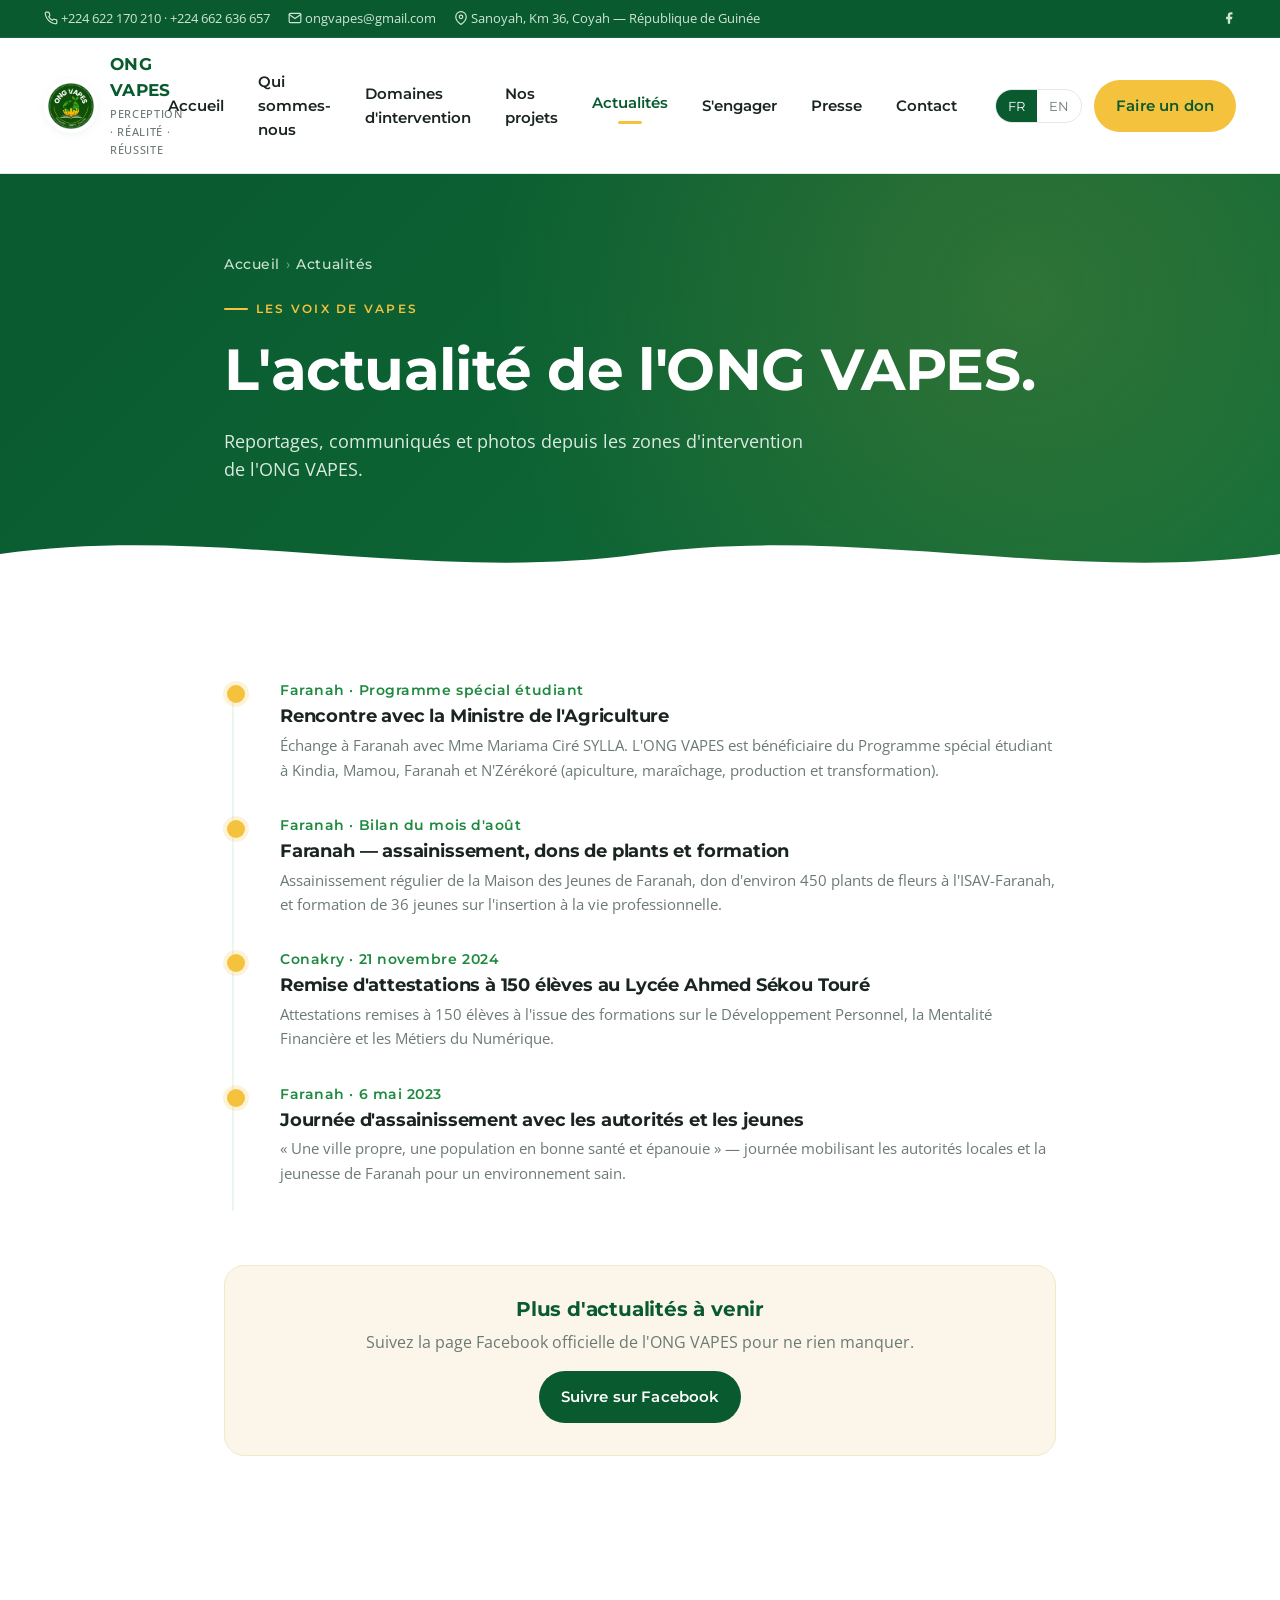
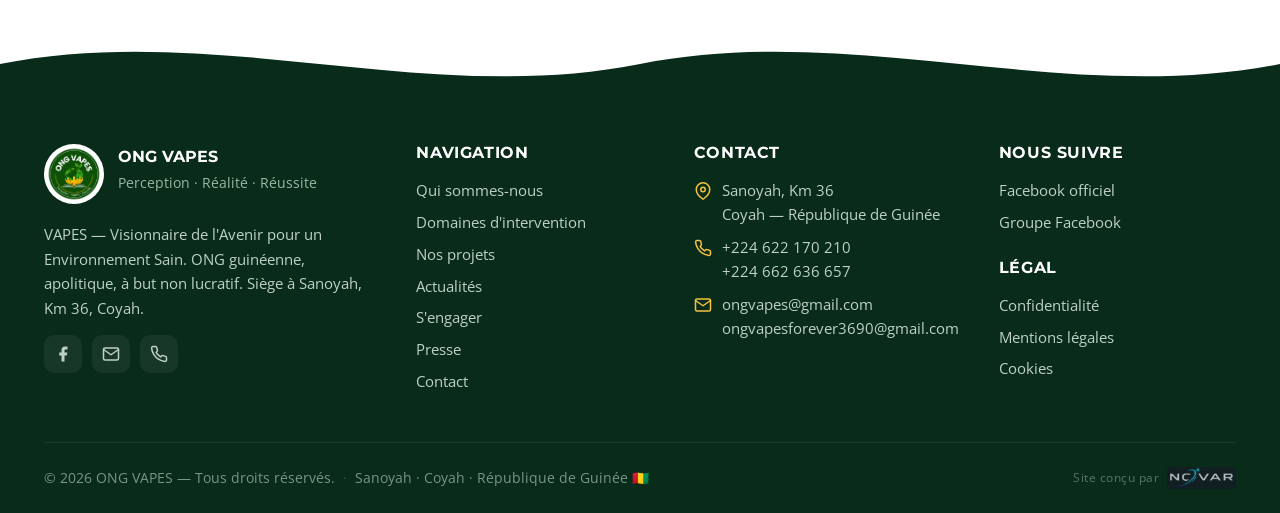
==== actualites.html @ 83f88363 "Initial commit - Structure complète du site ONG VAPES" ====
<!doctype html>
<html lang="fr">
<head>
<meta charset="utf-8">
<meta name="viewport" content="width=device-width,initial-scale=1">
<title>Actualités · ONG VAPES</title>
<meta name="description" content="Reportages, communiqués et photos depuis les zones d'intervention de l'ONG VAPES en République de Guinée.">
<link rel="icon" type="image/jpeg" href="images/logo.jpeg">
<link rel="preconnect" href="https://fonts.googleapis.com">
<link rel="preconnect" href="https://fonts.gstatic.com" crossorigin>
<link href="https://fonts.googleapis.com/css2?family=Montserrat:wght@500;600;700&family=Open+Sans:wght@400;500;600&display=swap" rel="stylesheet">
<link rel="stylesheet" href="css/style.css">
</head>
<body>

<!-- TOP BAR -->
<div class="topbar">
  <div class="container">
    <div class="left">
      <span><svg viewBox="0 0 24 24" fill="none" stroke="currentColor" stroke-width="2" stroke-linecap="round" stroke-linejoin="round"><path d="M22 16.92v3a2 2 0 0 1-2.18 2 19.79 19.79 0 0 1-8.63-3.07 19.5 19.5 0 0 1-6-6 19.79 19.79 0 0 1-3.07-8.67A2 2 0 0 1 4.11 2h3a2 2 0 0 1 2 1.72 12.84 12.84 0 0 0 .7 2.81 2 2 0 0 1-.45 2.11L8.09 9.91a16 16 0 0 0 6 6l1.27-1.27a2 2 0 0 1 2.11-.45 12.84 12.84 0 0 0 2.81.7A2 2 0 0 1 22 16.92z"/></svg> <span data-i18n="topbar.phone">+224 622 170 210 · +224 662 636 657</span></span>
      <span><svg viewBox="0 0 24 24" fill="none" stroke="currentColor" stroke-width="2" stroke-linecap="round" stroke-linejoin="round"><path d="M4 4h16c1.1 0 2 .9 2 2v12c0 1.1-.9 2-2 2H4c-1.1 0-2-.9-2-2V6c0-1.1.9-2 2-2z"/><polyline points="22,6 12,13 2,6"/></svg> <a href="mailto:ongvapes@gmail.com" data-i18n="topbar.email">ongvapes@gmail.com</a></span>
      <span><svg viewBox="0 0 24 24" fill="none" stroke="currentColor" stroke-width="2" stroke-linecap="round" stroke-linejoin="round"><path d="M21 10c0 7-9 13-9 13s-9-6-9-13a9 9 0 0 1 18 0z"/><circle cx="12" cy="10" r="3"/></svg> <span data-i18n="topbar.hq">Sanoyah, Km 36, Coyah — République de Guinée</span></span>
    </div>
    <div class="right">
      <div class="social-row"><a href="https://facebook.com/profile.php?id=61572129334576" aria-label="Facebook"><svg viewBox="0 0 24 24" fill="currentColor"><path d="M18 2h-3a5 5 0 0 0-5 5v3H7v4h3v8h4v-8h3l1-4h-4V7a1 1 0 0 1 1-1h3z"/></svg></a></div>
    </div>
  </div>
</div>

<!-- HEADER -->
<header class="site-header">
  <div class="nav-wrap">
    <a class="brand" href="index.html" aria-label="ONG VAPES — Accueil">
      <img src="images/logo.jpeg" alt="Logo ONG VAPES">
      <span><span class="brand-name">ONG VAPES</span><span class="brand-sub">Perception · Réalité · Réussite</span></span>
    </a>
    <nav class="primary-nav" data-nav aria-label="Navigation principale">
      <a href="index.html" data-i18n="nav.home">Accueil</a>
      <a href="qui-sommes-nous.html" data-i18n="nav.about">Qui sommes-nous</a>
      <a href="domaines.html" data-i18n="nav.fields">Domaines d'intervention</a>
      <a href="projets.html" data-i18n="nav.projects">Nos projets</a>
      <a href="actualites.html" class="active" data-i18n="nav.news">Actualités</a>
      <a href="sengager.html" data-i18n="nav.engage">S'engager</a>
      <a href="presse.html" data-i18n="nav.press">Presse</a>
      <a href="contact.html" data-i18n="nav.contact">Contact</a>
    </nav>
    <div class="header-actions">
      <div class="lang-toggle" role="group" aria-label="Choix de langue">
        <button type="button" data-lang-btn="fr" class="active" data-i18n="lang.fr">FR</button>
        <button type="button" data-lang-btn="en" data-i18n="lang.en">EN</button>
      </div>
      <a href="sengager.html#don" class="btn btn-gold" data-i18n="nav.donate">Faire un don</a>
      <button class="burger" data-burger aria-label="Ouvrir le menu" aria-expanded="false"><span></span></button>
    </div>
  </div>
</header>

<a href="sengager.html#don" class="btn float-donate" data-i18n="nav.donate">Faire un don</a>

<main>

<section class="page-hero">
  <div class="container">
    <div class="breadcrumb"><a href="index.html" data-i18n="nav.home">Accueil</a><span class="sep">›</span><span data-i18n="nav.news">Actualités</span></div>
    <span class="eyebrow" data-i18n="news.eyebrow">Les voix de VAPES</span>
    <h1 data-i18n="news.h1">L'actualité de l'ONG VAPES.</h1>
    <p data-i18n="news.lead2">Reportages, communiqués et photos depuis les zones d'intervention de l'ONG VAPES.</p>
  </div>
</section>

<section class="section">
  <div class="container" style="max-width:880px">
    <div class="timeline">
      <article class="timeline-item">
        <div class="when">Faranah · Programme spécial étudiant</div>
        <h3 data-i18n="activities.1.title">Rencontre avec la Ministre de l'Agriculture</h3>
        <p data-i18n="activities.1.body">Échange à Faranah avec Mme Mariama Ciré SYLLA. L'ONG VAPES est bénéficiaire du Programme spécial étudiant à Kindia, Mamou, Faranah et N'Zérékoré (apiculture, maraîchage, production et transformation).</p>
      </article>

      <article class="timeline-item">
        <div class="when">Faranah · Bilan du mois d'août</div>
        <h3 data-i18n="activities.2.title">Faranah — assainissement, dons de plants et formation</h3>
        <p data-i18n="activities.2.body">Assainissement régulier de la Maison des Jeunes de Faranah, don d'environ 450 plants de fleurs à l'ISAV-Faranah, et formation de 36 jeunes sur l'insertion à la vie professionnelle.</p>
      </article>

      <article class="timeline-item">
        <div class="when">Conakry · 21 novembre 2024</div>
        <h3 data-i18n="activities.3.title">Remise d'attestations à 150 élèves au Lycée Ahmed Sékou Touré</h3>
        <p data-i18n="activities.3.body">Attestations remises à 150 élèves à l'issue des formations sur le Développement Personnel, la Mentalité Financière et les Métiers du Numérique.</p>
      </article>

      <article class="timeline-item">
        <div class="when">Faranah · 6 mai 2023</div>
        <h3 data-i18n="activities.4.title">Journée d'assainissement avec les autorités et les jeunes</h3>
        <p data-i18n="activities.4.body">« Une ville propre, une population en bonne santé et épanouie » — journée mobilisant les autorités locales et la jeunesse de Faranah pour un environnement sain.</p>
      </article>
    </div>

    <div style="margin-top:48px;padding:32px;background:var(--bg-cream);border-radius:var(--radius-lg);border:1px solid #f1e9c8;text-align:center">
      <h3 style="color:var(--green-900);margin-bottom:8px" data-i18n="news.more.title">Plus d'actualités à venir</h3>
      <p style="color:var(--muted);margin:0 0 16px" data-i18n="news.more.body">Suivez la page Facebook officielle de l'ONG VAPES pour ne rien manquer.</p>
      <a class="btn btn-green" href="https://facebook.com/profile.php?id=61572129334576" target="_blank" rel="noopener">Suivre sur Facebook</a>
    </div>
  </div>
</section>

</main>

<!-- FOOTER -->
<footer class="site-footer">
  <div class="container">
    <div class="footer-grid">
      <div class="about">
        <div class="footer-brand">
          <img src="images/logo.jpeg" alt="">
          <div><strong>ONG VAPES</strong><span>Perception · Réalité · Réussite</span></div>
        </div>
        <p data-i18n="footer.about">VAPES — Visionnaire de l'Avenir pour un Environnement Sain. ONG guinéenne, apolitique, à but non lucratif. Siège à Sanoyah, Km 36, Coyah.</p>
        <div class="social-icons">
          <a href="https://facebook.com/profile.php?id=61572129334576" aria-label="Facebook"><svg viewBox="0 0 24 24" fill="currentColor"><path d="M18 2h-3a5 5 0 0 0-5 5v3H7v4h3v8h4v-8h3l1-4h-4V7a1 1 0 0 1 1-1h3z"/></svg></a>
          <a href="mailto:ongvapes@gmail.com" aria-label="Email"><svg viewBox="0 0 24 24" fill="none" stroke="currentColor" stroke-width="2" stroke-linecap="round" stroke-linejoin="round"><path d="M4 4h16c1.1 0 2 .9 2 2v12c0 1.1-.9 2-2 2H4c-1.1 0-2-.9-2-2V6c0-1.1.9-2 2-2z"/><polyline points="22,6 12,13 2,6"/></svg></a>
          <a href="tel:+224622170210" aria-label="Téléphone"><svg viewBox="0 0 24 24" fill="none" stroke="currentColor" stroke-width="2" stroke-linecap="round" stroke-linejoin="round"><path d="M22 16.92v3a2 2 0 0 1-2.18 2 19.79 19.79 0 0 1-8.63-3.07 19.5 19.5 0 0 1-6-6 19.79 19.79 0 0 1-3.07-8.67A2 2 0 0 1 4.11 2h3a2 2 0 0 1 2 1.72 12.84 12.84 0 0 0 .7 2.81 2 2 0 0 1-.45 2.11L8.09 9.91a16 16 0 0 0 6 6l1.27-1.27a2 2 0 0 1 2.11-.45 12.84 12.84 0 0 0 2.81.7A2 2 0 0 1 22 16.92z"/></svg></a>
        </div>
      </div>
      <div>
        <h4 data-i18n="footer.nav">Navigation</h4>
        <ul>
          <li><a href="qui-sommes-nous.html" data-i18n="nav.about">Qui sommes-nous</a></li>
          <li><a href="domaines.html" data-i18n="nav.fields">Domaines d'intervention</a></li>
          <li><a href="projets.html" data-i18n="nav.projects">Nos projets</a></li>
          <li><a href="actualites.html" data-i18n="nav.news">Actualités</a></li>
          <li><a href="sengager.html" data-i18n="nav.engage">S'engager</a></li>
          <li><a href="presse.html" data-i18n="nav.press">Presse</a></li>
          <li><a href="contact.html" data-i18n="nav.contact">Contact</a></li>
        </ul>
      </div>
      <div>
        <h4 data-i18n="footer.contact">Contact</h4>
        <div class="contact-row"><svg viewBox="0 0 24 24" fill="none" stroke="currentColor" stroke-width="2" stroke-linecap="round" stroke-linejoin="round"><path d="M21 10c0 7-9 13-9 13s-9-6-9-13a9 9 0 0 1 18 0z"/><circle cx="12" cy="10" r="3"/></svg><span>Sanoyah, Km 36<br>Coyah — République de Guinée</span></div>
        <div class="contact-row"><svg viewBox="0 0 24 24" fill="none" stroke="currentColor" stroke-width="2" stroke-linecap="round" stroke-linejoin="round"><path d="M22 16.92v3a2 2 0 0 1-2.18 2 19.79 19.79 0 0 1-8.63-3.07 19.5 19.5 0 0 1-6-6 19.79 19.79 0 0 1-3.07-8.67A2 2 0 0 1 4.11 2h3a2 2 0 0 1 2 1.72 12.84 12.84 0 0 0 .7 2.81 2 2 0 0 1-.45 2.11L8.09 9.91a16 16 0 0 0 6 6l1.27-1.27a2 2 0 0 1 2.11-.45 12.84 12.84 0 0 0 2.81.7A2 2 0 0 1 22 16.92z"/></svg><span>+224 622 170 210<br>+224 662 636 657</span></div>
        <div class="contact-row"><svg viewBox="0 0 24 24" fill="none" stroke="currentColor" stroke-width="2" stroke-linecap="round" stroke-linejoin="round"><path d="M4 4h16c1.1 0 2 .9 2 2v12c0 1.1-.9 2-2 2H4c-1.1 0-2-.9-2-2V6c0-1.1.9-2 2-2z"/><polyline points="22,6 12,13 2,6"/></svg><span>ongvapes@gmail.com<br>ongvapesforever3690@gmail.com</span></div>
      </div>
      <div>
        <h4 data-i18n="footer.follow">Nous suivre</h4>
        <ul>
          <li><a href="https://facebook.com/profile.php?id=61572129334576">Facebook officiel</a></li>
          <li><a href="https://www.facebook.com/share/g/1GfDJP7Vfm/">Groupe Facebook</a></li>
        </ul>
        <h4 style="margin-top:24px">Légal</h4>
        <ul>
          <li><a href="mailto:ongvapes@gmail.com?subject=Politique%20de%20confidentialit%C3%A9" data-i18n="footer.legal.privacy">Confidentialité</a></li>
          <li><a href="mailto:ongvapes@gmail.com?subject=Mentions%20l%C3%A9gales" data-i18n="footer.legal.legal">Mentions légales</a></li>
          <li><a href="contact.html" data-i18n="footer.legal.cookies">Cookies</a></li>
        </ul>
      </div>
    </div>
    <div class="footer-bottom">
      <div class="left">
        <span data-i18n="footer.copyright">© 2026 ONG VAPES — Tous droits réservés.</span>
        <span class="sep">·</span>
        <span>Sanoyah · Coyah · République de Guinée 🇬🇳</span>
      </div>
      <span class="credit">
        <span data-i18n="footer.credit">Site conçu par</span>
        <a href="https://www.facebook.com/profile.php?id=61587571164695" target="_blank" rel="noopener" aria-label="NOVAR" title="NOVAR — Voir la page"><img src="images/novar-logo.png" alt="NOVAR" loading="lazy"></a>
      </span>
    </div>
  </div>
</footer>

<script src="js/translations.js"></script>
<script src="js/main.js"></script>
</body>
</html>
---- css/style.css ----
/* =========================================================
   ONG VAPES — Feuille de styles principale
   Charte: Vert foncé #0A5A2F · Vert clair #1E8A3F · Or #F5C23E
   Typographie: Montserrat (titres) + Open Sans (texte)
   ========================================================= */

:root{
  --green-900: #0A5A2F;
  --green-700: #16723B;
  --green-500: #1E8A3F;
  --green-300: #4FAE6A;
  --green-50:  #EAF6EE;
  --gold:      #F5C23E;
  --gold-dark: #D9A41F;
  --ink:       #1A2421;
  --text:      #333333;
  --muted:     #6B7A74;
  --line:      #E3E8E5;
  --bg:        #FFFFFF;
  --bg-soft:   #F7F8F5;
  --bg-cream:  #FBF6E9;
  --radius:    12px;
  --radius-lg: 20px;
  --shadow-sm: 0 2px 8px rgba(10,90,47,.06);
  --shadow:    0 10px 30px rgba(10,90,47,.10);
  --shadow-lg: 0 24px 60px rgba(10,90,47,.18);
  --t:         300ms ease-in-out;
  --container: 1240px;
}

*,*::before,*::after{box-sizing:border-box}
html{scroll-behavior:smooth}
body{
  margin:0;
  font-family:'Open Sans','Segoe UI',system-ui,sans-serif;
  font-size:16px;
  line-height:1.6;
  color:var(--text);
  background:var(--bg);
  -webkit-font-smoothing:antialiased;
}
img{max-width:100%;display:block}
a{color:var(--green-500);text-decoration:none;transition:color var(--t)}
a:hover{color:var(--green-900)}
button{font-family:inherit;cursor:pointer;border:0;background:none}
h1,h2,h3,h4,h5{font-family:'Montserrat','Open Sans',sans-serif;font-weight:700;color:var(--ink);line-height:1.18;margin:0 0 .5em;letter-spacing:-.01em}
h1{font-size:clamp(2.2rem,4.6vw,3.6rem)}
h2{font-size:clamp(1.7rem,3vw,2.4rem)}
h3{font-size:1.25rem}
p{margin:0 0 1em}
.container{width:100%;max-width:var(--container);margin:0 auto;padding:0 24px}
.eyebrow{
  display:inline-flex;align-items:center;gap:8px;
  font-family:'Montserrat',sans-serif;font-weight:600;
  text-transform:uppercase;letter-spacing:.18em;font-size:.78rem;
  color:var(--green-500);
}
.eyebrow::before{content:"";width:24px;height:2px;background:var(--gold);border-radius:2px}
.text-muted{color:var(--muted)}
.section{padding:96px 0}
.section-tight{padding:64px 0}
.section-title{max-width:760px;margin-bottom:48px}
.section-title h2{margin:.4em 0 .3em}
.section-title p{color:var(--muted);font-size:1.05rem;margin:0}

/* ============ BUTTONS ============ */
.btn{
  display:inline-flex;align-items:center;justify-content:center;gap:.5em;
  padding:14px 22px;border-radius:999px;font-family:'Montserrat',sans-serif;
  font-weight:600;font-size:.95rem;letter-spacing:.01em;
  transition:transform var(--t),box-shadow var(--t),background var(--t),color var(--t);
  white-space:nowrap;
}
.btn:hover{transform:translateY(-2px) scale(1.02);box-shadow:var(--shadow)}
.btn-gold{background:var(--gold);color:var(--green-900)}
.btn-gold:hover{background:#ffce4a;color:var(--green-900)}
.btn-green{background:var(--green-900);color:#fff}
.btn-green:hover{background:var(--green-700);color:#fff}
.btn-outline{background:transparent;border:2px solid var(--green-900);color:var(--green-900);padding:12px 20px}
.btn-outline:hover{background:var(--green-900);color:#fff}
.btn-outline-white{background:transparent;border:2px solid #fff;color:#fff;padding:12px 20px}
.btn-outline-white:hover{background:#fff;color:var(--green-900)}
.btn-ghost{color:var(--green-900);padding:10px 0}
.btn-ghost .arrow{transition:transform var(--t)}
.btn-ghost:hover .arrow{transform:translateX(4px)}

/* ============ HEADER ============ */
.topbar{
  background:var(--green-900);color:#cfe5d6;font-size:.83rem;
  border-bottom:1px solid rgba(255,255,255,.08);
}
.topbar .container{display:flex;justify-content:space-between;align-items:center;padding-top:8px;padding-bottom:8px;gap:16px;flex-wrap:wrap}
.topbar a{color:#cfe5d6}
.topbar a:hover{color:var(--gold)}
.topbar .left{display:flex;gap:18px;flex-wrap:wrap}
.topbar .right{display:flex;gap:14px;align-items:center}
.topbar .right .social-row{display:flex;gap:10px}
.topbar svg{width:14px;height:14px;vertical-align:-2px}

.site-header{
  position:sticky;top:0;z-index:50;background:rgba(255,255,255,.96);
  backdrop-filter:saturate(180%) blur(8px);
  border-bottom:1px solid var(--line);
  transition:box-shadow var(--t);
}
.site-header.scrolled{box-shadow:0 6px 20px rgba(10,90,47,.08)}
.nav-wrap{display:flex;align-items:center;justify-content:space-between;padding:14px 24px;max-width:var(--container);margin:0 auto;gap:24px}
.brand{display:flex;align-items:center;gap:12px;text-decoration:none}
.brand img{width:54px;height:54px;border-radius:50%;box-shadow:var(--shadow-sm)}
.brand .brand-name{font-family:'Montserrat',sans-serif;font-weight:700;color:var(--green-900);font-size:1.05rem;letter-spacing:.02em;line-height:1.1}
.brand .brand-sub{font-size:.7rem;color:var(--muted);font-weight:500;letter-spacing:.06em;text-transform:uppercase;display:block;margin-top:2px}

.primary-nav{display:flex;align-items:center;gap:6px}
.primary-nav a{
  display:inline-block;padding:10px 14px;border-radius:8px;
  font-family:'Montserrat',sans-serif;font-weight:600;color:var(--ink);
  font-size:.94rem;
}
.primary-nav a:hover{background:var(--green-50);color:var(--green-900)}
.primary-nav a.active{color:var(--green-900)}
.primary-nav a.active::after{
  content:"";display:block;height:3px;width:24px;background:var(--gold);
  margin:6px auto -3px;border-radius:3px;
}

.header-actions{display:flex;align-items:center;gap:12px}
.lang-toggle{
  display:inline-flex;border:1px solid var(--line);border-radius:999px;overflow:hidden;
  font-family:'Montserrat',sans-serif;font-weight:600;font-size:.8rem;
}
.lang-toggle button{padding:8px 12px;color:var(--muted);transition:all var(--t)}
.lang-toggle button.active{background:var(--green-900);color:#fff}

.burger{display:none;width:44px;height:44px;border-radius:10px;align-items:center;justify-content:center;background:var(--green-50)}
.burger span{display:block;width:22px;height:2px;background:var(--green-900);position:relative}
.burger span::before,.burger span::after{content:"";position:absolute;left:0;width:22px;height:2px;background:var(--green-900);transition:transform var(--t)}
.burger span::before{top:-7px}
.burger span::after{top:7px}
.burger.open span{background:transparent}
.burger.open span::before{transform:translateY(7px) rotate(45deg)}
.burger.open span::after{transform:translateY(-7px) rotate(-45deg)}

/* ============ HERO ============ */
.hero{
  position:relative;color:#fff;overflow:hidden;
  background:
    linear-gradient(120deg, rgba(10,90,47,.92) 0%, rgba(10,90,47,.78) 45%, rgba(30,138,63,.72) 100%),
    url('../images/galerie/04-faranah-assainissement-2023.png') center 30%/cover no-repeat;
}
.hero-inner{
  display:grid;grid-template-columns:1.2fr .9fr;gap:48px;align-items:center;
  padding:96px 0 120px;
}
.hero h1{color:#fff;font-size:clamp(2.4rem,4.8vw,4rem);max-width:14ch;letter-spacing:-.02em}
.hero .lead{color:#e7f1ea;font-size:1.15rem;max-width:52ch;margin-bottom:24px}
.hero .eyebrow{color:var(--gold)}
.hero .eyebrow::before{background:var(--gold)}
.hero-ctas{display:flex;gap:14px;flex-wrap:wrap;margin-top:8px}
.hero-meta{
  display:flex;gap:32px;flex-wrap:wrap;margin-top:48px;
  padding-top:28px;border-top:1px solid rgba(255,255,255,.18);
}
.hero-meta div{font-family:'Montserrat',sans-serif}
.hero-meta strong{display:block;color:var(--gold);font-size:1.6rem;font-weight:700}
.hero-meta span{color:#cfe5d6;font-size:.85rem}

.hero-card{
  position:relative;background:#fff;color:var(--text);
  border-radius:var(--radius-lg);padding:32px;box-shadow:var(--shadow-lg);
  transform:translateY(0);border-top:6px solid var(--gold);
}
.hero-card h3{color:var(--green-900);margin-bottom:6px;font-size:.9rem;letter-spacing:.16em;text-transform:uppercase}
.hero-card .quote{font-family:'Montserrat',sans-serif;font-weight:500;color:var(--ink);font-size:1.08rem;line-height:1.55;margin:14px 0 18px}
.hero-card .attribution{font-size:.88rem;color:var(--muted);padding-top:16px;border-top:1px solid var(--line)}
.hero-card .attribution strong{color:var(--ink)}
.hero-card .motto{
  display:flex;align-items:center;gap:14px;margin-top:6px;
  font-family:'Montserrat',sans-serif;font-weight:700;color:var(--green-900);
  letter-spacing:.06em;font-size:.78rem;text-transform:uppercase;
}
.hero-card .motto::before{content:"";flex:0 0 28px;height:3px;background:var(--gold);border-radius:3px}

.hero-wave{
  position:absolute;left:0;right:0;bottom:-1px;line-height:0;
}
.hero-wave svg{width:100%;height:80px;display:block}

/* ============ PILLARS / WHO ============ */
.pillars{display:grid;grid-template-columns:repeat(3,1fr);gap:24px}
.pillar{
  padding:32px;border-radius:var(--radius-lg);
  background:#fff;border:1px solid var(--line);
  transition:transform var(--t),box-shadow var(--t),border-color var(--t);
}
.pillar:hover{transform:translateY(-4px);box-shadow:var(--shadow);border-color:transparent}
.pillar .num{
  font-family:'Montserrat',sans-serif;font-weight:700;color:var(--gold);
  font-size:2.2rem;line-height:1;
}
.pillar h3{margin:.5em 0 .4em;color:var(--green-900)}
.pillar p{margin:0;color:var(--muted)}

/* ============ DOMAINS ============ */
.bg-soft{background:var(--bg-soft)}
.domains-grid{display:grid;grid-template-columns:repeat(3,1fr);gap:22px}
.domain{
  background:#fff;border-radius:var(--radius-lg);padding:28px;
  border:1px solid var(--line);position:relative;overflow:hidden;
  transition:transform var(--t),box-shadow var(--t);
}
.domain::before{
  content:"";position:absolute;inset:auto -40px -40px auto;width:160px;height:160px;
  background:radial-gradient(closest-side,var(--green-50),transparent 70%);
  opacity:0;transition:opacity var(--t);
}
.domain:hover{transform:translateY(-4px);box-shadow:var(--shadow)}
.domain:hover::before{opacity:1}
.domain .icon{
  width:56px;height:56px;border-radius:14px;background:var(--green-50);
  display:flex;align-items:center;justify-content:center;color:var(--green-700);
  margin-bottom:18px;
}
.domain .icon svg{width:30px;height:30px;stroke-width:1.6}
.domain h3{color:var(--ink);margin-bottom:8px;font-size:1.15rem}
.domain p{color:var(--muted);font-size:.95rem;margin:0 0 14px}
.domain .link{
  color:var(--green-500);font-family:'Montserrat',sans-serif;font-weight:600;
  font-size:.9rem;display:inline-flex;gap:6px;align-items:center;
}
.domain .link .arrow{transition:transform var(--t)}
.domain:hover .link .arrow{transform:translateX(4px)}

/* ============ IMPACT ============ */
.impact{
  background:var(--green-900);color:#fff;position:relative;overflow:hidden;
}
.impact::before,.impact::after{
  content:"";position:absolute;border-radius:50%;filter:blur(60px);
  opacity:.25;pointer-events:none;
}
.impact::before{width:380px;height:380px;background:var(--green-500);left:-100px;top:-100px}
.impact::after{width:300px;height:300px;background:var(--gold);right:-80px;bottom:-80px;opacity:.15}
.impact .container{position:relative}
.impact h2{color:#fff}
.impact .section-title p{color:#cfe5d6}
.impact-grid{display:grid;grid-template-columns:repeat(4,1fr);gap:24px}
.stat{
  padding:32px 22px;background:rgba(255,255,255,.06);
  border:1px solid rgba(255,255,255,.10);border-radius:var(--radius-lg);
  text-align:left;
}
.stat .num{
  font-family:'Montserrat',sans-serif;font-weight:700;
  color:var(--gold);font-size:clamp(2.2rem,4vw,3.4rem);line-height:1;letter-spacing:-.02em;
}
.stat .num .suffix{font-size:.6em;vertical-align:.1em;margin-left:2px}
.stat .label{margin-top:10px;color:#e7f1ea;font-family:'Montserrat',sans-serif;font-weight:600;font-size:.95rem}
.stat .sub{margin-top:4px;color:#9bb8a6;font-size:.85rem}

/* ============ PROJECTS ============ */
.projects-grid{display:grid;grid-template-columns:repeat(3,1fr);gap:24px}
.project-card{
  background:#fff;border-radius:var(--radius-lg);overflow:hidden;
  border:1px solid var(--line);display:flex;flex-direction:column;
  transition:transform var(--t),box-shadow var(--t);
}
.project-card:hover{transform:translateY(-6px);box-shadow:var(--shadow-lg)}
.project-card .img{
  height:220px;background-size:cover;background-position:center;position:relative;
}
.project-card .badge{
  position:absolute;top:14px;left:14px;
  background:rgba(255,255,255,.96);color:var(--green-900);
  font-family:'Montserrat',sans-serif;font-weight:600;font-size:.75rem;
  padding:6px 12px;border-radius:999px;letter-spacing:.04em;
}
.project-card .badge.status-ongoing{background:var(--gold);color:var(--green-900)}
.project-card .body{padding:24px;flex:1;display:flex;flex-direction:column}
.project-card .region{font-size:.82rem;color:var(--green-500);font-family:'Montserrat',sans-serif;font-weight:600;letter-spacing:.06em;text-transform:uppercase}
.project-card h3{margin:8px 0 10px;color:var(--ink);font-size:1.2rem}
.project-card p{color:var(--muted);font-size:.94rem;flex:1}
.project-card .meta{display:flex;justify-content:space-between;align-items:center;margin-top:14px;font-size:.85rem;color:var(--muted)}
.project-card .meta strong{color:var(--green-900);font-family:'Montserrat',sans-serif}

/* ============ NEWS ============ */
.news-grid{display:grid;grid-template-columns:repeat(3,1fr);gap:24px}
.news-card{
  background:#fff;border-radius:var(--radius-lg);overflow:hidden;
  border:1px solid var(--line);display:flex;flex-direction:column;
  transition:transform var(--t),box-shadow var(--t);
}
.news-card:hover{transform:translateY(-4px);box-shadow:var(--shadow)}
.news-card .img{height:200px;background-size:cover;background-position:center}
.news-card .body{padding:22px;display:flex;flex-direction:column;flex:1}
.news-card .tag{
  display:inline-block;background:var(--green-50);color:var(--green-700);
  padding:4px 10px;border-radius:999px;font-size:.75rem;font-family:'Montserrat',sans-serif;font-weight:600;
  letter-spacing:.04em;text-transform:uppercase;align-self:flex-start;
}
.news-card .date{color:var(--muted);font-size:.83rem;margin-top:10px}
.news-card h3{margin:6px 0 10px;color:var(--ink);font-size:1.1rem;line-height:1.3}
.news-card p{color:var(--muted);font-size:.92rem;flex:1}
.news-card .read{
  color:var(--green-500);font-family:'Montserrat',sans-serif;font-weight:600;font-size:.9rem;
  margin-top:8px;display:inline-flex;gap:6px;align-items:center;
}

/* ============ PARTNERS ============ */
.partners-strip{
  display:grid;grid-template-columns:repeat(6,1fr);gap:18px;align-items:stretch;
}
.partner{
  background:#fff;border:1px solid var(--line);border-radius:var(--radius);
  padding:18px 14px;text-align:center;display:flex;flex-direction:column;
  align-items:center;justify-content:center;gap:8px;
  transition:filter var(--t),border-color var(--t),transform var(--t);
  filter:grayscale(.9) opacity(.7);
}
.partner:hover{filter:none;border-color:var(--green-500);transform:translateY(-3px)}
.partner .mark{
  width:48px;height:48px;border-radius:50%;display:flex;align-items:center;justify-content:center;
  font-family:'Montserrat',sans-serif;font-weight:700;color:#fff;letter-spacing:.02em;font-size:.85rem;
}
.partner .label{font-family:'Montserrat',sans-serif;font-weight:600;color:var(--ink);font-size:.78rem;line-height:1.2}

/* ============ JOIN CTA BAND ============ */
.join{
  background:
    radial-gradient(circle at 18% 22%, rgba(245,194,62,.22), transparent 38%),
    radial-gradient(circle at 86% 76%, rgba(30,138,63,.55), transparent 42%),
    linear-gradient(135deg, #0a5a2f 0%, #0e6b38 100%);
  color:#fff;border-radius:var(--radius-lg);padding:56px;
  display:grid;grid-template-columns:1.1fr 1.4fr;gap:40px;align-items:center;
  position:relative;overflow:hidden;
}
.join::before{
  content:"";position:absolute;inset:0;
  background-image:
    repeating-linear-gradient(45deg, transparent 0 28px, rgba(255,255,255,.02) 28px 30px);
  pointer-events:none;
}
.join h2{color:#fff;margin-bottom:14px}
.join p{color:#dbeae0}
.join-cards{display:grid;grid-template-columns:repeat(3,1fr);gap:14px}
.join-card{
  background:rgba(255,255,255,.07);border:1px solid rgba(255,255,255,.18);
  padding:22px;border-radius:14px;color:#fff;text-align:left;
  transition:background var(--t),transform var(--t);
}
.join-card:hover{background:rgba(255,255,255,.14);transform:translateY(-4px)}
.join-card .icon{width:36px;height:36px;border-radius:10px;background:var(--gold);color:var(--green-900);display:flex;align-items:center;justify-content:center;margin-bottom:12px}
.join-card .icon svg{width:20px;height:20px}
.join-card strong{display:block;font-family:'Montserrat',sans-serif;font-size:1.02rem;margin-bottom:4px}
.join-card span{color:#cfe5d6;font-size:.88rem}

/* ============ NEWSLETTER ============ */
.newsletter{
  background:var(--bg-cream);border-radius:var(--radius-lg);padding:48px;
  display:grid;grid-template-columns:1.2fr 1fr;gap:32px;align-items:center;
  border:1px solid #f1e9c8;
}
.newsletter h3{color:var(--green-900);font-size:1.6rem;margin-bottom:8px}
.newsletter p{color:var(--muted);margin:0}
.newsletter-form{display:flex;gap:10px}
.newsletter-form input{
  flex:1;padding:14px 18px;border:1px solid var(--line);background:#fff;
  border-radius:999px;font-family:inherit;font-size:.95rem;color:var(--ink);
  outline-offset:2px;
}
.newsletter-form input:focus{outline:2px solid var(--green-500);border-color:var(--green-500)}
.newsletter-form button{white-space:nowrap}

/* ============ FOOTER ============ */
.site-footer{background:#082b1a;color:#bfd1c5;padding:80px 0 24px;margin-top:80px;position:relative;overflow:hidden}
.site-footer::before{
  content:"";position:absolute;left:0;right:0;top:0;
  background:url("data:image/svg+xml;utf8,<svg xmlns='http://www.w3.org/2000/svg' viewBox='0 0 1200 60'><path d='M0 30 C 200 -10 400 70 600 30 C 800 -10 1000 70 1200 30 L 1200 0 L 0 0 Z' fill='%23FFFFFF'/></svg>") no-repeat;
  background-size:cover;height:60px;
}
.footer-grid{display:grid;grid-template-columns:1.4fr 1fr 1fr 1fr;gap:40px;padding-top:32px}
.footer-grid h4{color:#fff;font-family:'Montserrat',sans-serif;font-size:1rem;margin:0 0 16px;letter-spacing:.04em;text-transform:uppercase}
.footer-grid a{color:#bfd1c5}
.footer-grid a:hover{color:var(--gold)}
.footer-grid ul{list-style:none;padding:0;margin:0;display:flex;flex-direction:column;gap:8px;font-size:.93rem}
.footer-brand{display:flex;gap:14px;align-items:flex-start;margin-bottom:18px}
.footer-brand img{width:60px;height:60px;border-radius:50%}
.footer-brand strong{color:#fff;font-family:'Montserrat',sans-serif;font-size:1rem;display:block}
.footer-brand span{font-size:.85rem;color:#9bb8a6}
.footer-grid .about p{color:#bfd1c5;font-size:.93rem;line-height:1.65;margin:0 0 14px}
.contact-row{display:flex;gap:10px;align-items:flex-start;font-size:.92rem;margin-bottom:10px}
.contact-row svg{flex-shrink:0;color:var(--gold);width:18px;height:18px;margin-top:3px}
.social-icons{display:flex;gap:10px;margin-top:14px}
.social-icons a{
  width:38px;height:38px;border-radius:10px;background:rgba(255,255,255,.06);
  display:flex;align-items:center;justify-content:center;color:#bfd1c5;
  transition:background var(--t),color var(--t),transform var(--t);
}
.social-icons a:hover{background:var(--gold);color:var(--green-900);transform:translateY(-2px)}
.social-icons svg{width:18px;height:18px}
.footer-bottom{
  border-top:1px solid rgba(255,255,255,.08);margin-top:48px;padding-top:24px;
  display:flex;justify-content:space-between;flex-wrap:wrap;gap:14px;
  color:#7a9587;font-size:.86rem;align-items:center;
}
.footer-bottom .left{display:flex;gap:8px;flex-wrap:wrap;align-items:center}
.footer-bottom .sep{opacity:.4}
.credit{
  display:inline-flex;align-items:center;gap:8px;color:#7a9587;
  font-size:.78rem;letter-spacing:.04em;
  opacity:.7;transition:opacity var(--t);
}
.credit:hover{opacity:1}
.credit a{
  display:inline-flex;align-items:center;color:#cfe5d6;
}
.credit a:hover{color:#fff}
.credit svg, .credit img{height:22px;width:auto;display:block;border-radius:3px}

/* ============ PAGE HERO (sous-pages) ============ */
.page-hero{
  background:
    radial-gradient(circle at 80% 30%, rgba(245,194,62,.15), transparent 50%),
    linear-gradient(135deg, var(--green-900) 0%, #0e6b38 100%);
  color:#fff;padding:80px 0 100px;position:relative;overflow:hidden;
}
.page-hero.with-photo{
  background:
    linear-gradient(115deg, rgba(10,90,47,.94) 0%, rgba(10,90,47,.82) 50%, rgba(30,138,63,.78) 100%),
    var(--hero-photo) center 35%/cover no-repeat;
}
.page-hero .container{position:relative;z-index:2;max-width:880px}
.page-hero .eyebrow{color:var(--gold)}
.page-hero .eyebrow::before{background:var(--gold)}
.page-hero h1{color:#fff;margin:.3em 0 .4em}
.page-hero p{color:#dbeae0;font-size:1.1rem;max-width:60ch;margin:0}
.page-hero::after{
  content:"";position:absolute;left:0;right:0;bottom:-1px;height:60px;
  background:url("data:image/svg+xml;utf8,<svg xmlns='http://www.w3.org/2000/svg' viewBox='0 0 1440 80' preserveAspectRatio='none'><path d='M0 40 C 240 0 480 80 720 40 C 960 0 1200 80 1440 40 L 1440 80 L 0 80 Z' fill='%23ffffff'/></svg>") no-repeat;
  background-size:cover;
}
.breadcrumb{
  display:flex;flex-wrap:wrap;gap:6px;align-items:center;
  font-family:'Montserrat',sans-serif;font-weight:500;color:#cfe5d6;font-size:.85rem;
  letter-spacing:.04em;margin-bottom:16px;
}
.breadcrumb a{color:#cfe5d6}
.breadcrumb a:hover{color:var(--gold)}
.breadcrumb .sep{opacity:.5}

/* ============ CONTENT BLOCKS (pages internes) ============ */
.content-grid-2{display:grid;grid-template-columns:1fr 1fr;gap:48px;align-items:start}
.content-grid-2 .card-block{
  padding:32px;border:1px solid var(--line);border-radius:var(--radius-lg);background:#fff;
}
.content-grid-2 .card-block h3{color:var(--green-900);font-size:1.2rem;margin-bottom:12px}
.content-grid-2 .card-block .num{
  display:inline-block;font-family:'Montserrat',sans-serif;font-weight:700;
  color:var(--gold);font-size:2rem;line-height:1;margin-bottom:14px;
}
.detail-list{display:grid;grid-template-columns:repeat(2,1fr);gap:18px;margin:0;padding:0;list-style:none}
.detail-list li{
  background:#fff;border:1px solid var(--line);border-radius:var(--radius);
  padding:18px 20px;display:flex;gap:14px;align-items:flex-start;
}
.detail-list .check{
  flex:0 0 28px;width:28px;height:28px;border-radius:50%;
  background:var(--green-50);color:var(--green-700);
  display:flex;align-items:center;justify-content:center;
}
.detail-list h4{margin:0 0 4px;color:var(--ink);font-size:1rem}
.detail-list p{margin:0;color:var(--muted);font-size:.92rem}

.domain-full{
  display:grid;grid-template-columns:1fr 2fr;gap:32px;padding:36px;
  background:#fff;border:1px solid var(--line);border-radius:var(--radius-lg);
  margin-bottom:20px;align-items:start;
}
.domain-full .ix{
  width:84px;height:84px;border-radius:18px;background:var(--green-50);
  color:var(--green-700);display:flex;align-items:center;justify-content:center;
  margin-bottom:14px;
}
.domain-full .ix svg{width:44px;height:44px;stroke-width:1.5}
.domain-full .num{
  font-family:'Montserrat',sans-serif;font-weight:700;color:var(--gold);
  font-size:1.1rem;letter-spacing:.06em;
}
.domain-full h2{color:var(--green-900);font-size:1.6rem;margin:.2em 0 .4em}
.domain-full p{color:var(--text)}
.domain-full ul{margin:14px 0 0;padding-left:18px;color:var(--muted)}
.domain-full ul li{margin-bottom:6px}

.project-detail{
  display:grid;grid-template-columns:1fr 1fr;gap:24px;
  background:#fff;border:1px solid var(--line);border-radius:var(--radius-lg);
  overflow:hidden;margin-bottom:24px;
}
.project-detail .photo{
  background-size:cover;background-position:center;min-height:320px;
}
.project-detail .body{padding:32px;display:flex;flex-direction:column;justify-content:center}
.project-detail .body .meta{
  display:flex;flex-wrap:wrap;gap:10px;margin-bottom:14px;
}
.project-detail .body .meta span{
  background:var(--green-50);color:var(--green-700);
  padding:5px 12px;border-radius:999px;
  font-family:'Montserrat',sans-serif;font-weight:600;font-size:.78rem;
  letter-spacing:.04em;
}
.project-detail h2{color:var(--ink);font-size:1.45rem;margin:0 0 12px}
.project-detail.flip{grid-template-columns:1fr 1fr}
.project-detail.flip .photo{order:2}
.project-detail.flip .body{order:1}

.timeline{position:relative;padding-left:32px}
.timeline::before{content:"";position:absolute;left:8px;top:6px;bottom:6px;width:2px;background:var(--green-50)}
.timeline-item{position:relative;padding:0 0 32px 24px}
.timeline-item::before{
  content:"";position:absolute;left:-29px;top:6px;width:18px;height:18px;
  border-radius:50%;background:var(--gold);box-shadow:0 0 0 4px rgba(245,194,62,.2);
}
.timeline-item .when{
  font-family:'Montserrat',sans-serif;font-weight:600;color:var(--green-500);
  font-size:.86rem;letter-spacing:.04em;
}
.timeline-item h3{color:var(--ink);font-size:1.15rem;margin:4px 0 6px}
.timeline-item p{color:var(--muted);font-size:.95rem;margin:0}

.engage-cards{display:grid;grid-template-columns:repeat(2,1fr);gap:24px}
.engage-card{
  background:#fff;border:1px solid var(--line);border-radius:var(--radius-lg);
  padding:32px;transition:transform var(--t),box-shadow var(--t),border-color var(--t);
}
.engage-card:hover{transform:translateY(-4px);box-shadow:var(--shadow);border-color:transparent}
.engage-card .ix{
  width:56px;height:56px;border-radius:14px;background:var(--gold);color:var(--green-900);
  display:flex;align-items:center;justify-content:center;margin-bottom:18px;
}
.engage-card .ix svg{width:30px;height:30px}
.engage-card h3{color:var(--green-900);margin:0 0 8px;font-size:1.2rem}
.engage-card p{color:var(--muted);margin:0 0 16px}

.contact-block{display:grid;grid-template-columns:1fr 1fr;gap:40px}
.contact-card{
  background:var(--green-900);color:#fff;border-radius:var(--radius-lg);padding:36px;
}
.contact-card h3{color:#fff;font-size:1.2rem;margin:0 0 24px;letter-spacing:.04em;text-transform:uppercase}
.contact-card .row{
  display:flex;gap:14px;align-items:flex-start;padding:14px 0;
  border-bottom:1px solid rgba(255,255,255,.1);
}
.contact-card .row:last-child{border-bottom:0}
.contact-card .row svg{flex:0 0 22px;color:var(--gold);margin-top:3px}
.contact-card .row strong{display:block;color:#fff;font-family:'Montserrat',sans-serif;font-weight:600;font-size:.92rem;margin-bottom:2px}
.contact-card .row span{color:#cfe5d6;font-size:.92rem}
.contact-card .row a{color:#cfe5d6}
.contact-card .row a:hover{color:var(--gold)}
.contact-form{
  background:#fff;border:1px solid var(--line);border-radius:var(--radius-lg);padding:36px;
}
.contact-form .field{display:flex;flex-direction:column;gap:6px;margin-bottom:18px}
.contact-form label{font-family:'Montserrat',sans-serif;font-weight:600;color:var(--ink);font-size:.88rem}
.contact-form input,.contact-form textarea,.contact-form select{
  padding:13px 16px;border:1px solid var(--line);border-radius:10px;background:#fff;
  font-family:inherit;font-size:.95rem;color:var(--ink);outline-offset:2px;
}
.contact-form input:focus,.contact-form textarea:focus,.contact-form select:focus{
  outline:2px solid var(--green-500);border-color:var(--green-500);
}
.contact-form textarea{min-height:140px;resize:vertical}

.press-kit{display:grid;grid-template-columns:repeat(3,1fr);gap:20px;margin-top:24px}
.press-kit a{
  background:#fff;border:1px solid var(--line);border-radius:var(--radius);padding:24px;
  display:flex;gap:14px;align-items:center;color:var(--ink);
  transition:border-color var(--t),transform var(--t);
}
.press-kit a:hover{border-color:var(--green-500);transform:translateY(-2px);color:var(--green-900)}
.press-kit .ix{
  width:46px;height:46px;border-radius:10px;background:var(--green-50);color:var(--green-700);
  display:flex;align-items:center;justify-content:center;flex-shrink:0;
}
.press-kit strong{display:block;font-family:'Montserrat',sans-serif;font-weight:600;font-size:.95rem}
.press-kit span{color:var(--muted);font-size:.82rem}

@media (max-width: 1024px){
  .content-grid-2,.domain-full,.project-detail,.project-detail.flip,.contact-block{grid-template-columns:1fr}
  .project-detail.flip .photo{order:1}
  .project-detail.flip .body{order:2}
  .detail-list,.press-kit,.engage-cards{grid-template-columns:1fr}
}

/* ============ FLOATING DON BUTTON (mobile) ============ */
.float-donate{
  position:fixed;right:18px;bottom:18px;z-index:60;display:none;
  background:var(--gold);color:var(--green-900);
  padding:14px 20px;border-radius:999px;
  font-family:'Montserrat',sans-serif;font-weight:700;
  box-shadow:0 12px 30px rgba(0,0,0,.25);
  animation:pulse 2.6s ease-in-out infinite;
}
@keyframes pulse{
  0%,100%{transform:scale(1);box-shadow:0 12px 30px rgba(0,0,0,.25)}
  50%{transform:scale(1.04);box-shadow:0 16px 38px rgba(217,164,31,.45)}
}

/* ============ SCROLL REVEAL ============ */
.reveal{opacity:0;transform:translateY(18px);transition:opacity .7s ease,transform .7s ease}
.reveal.in{opacity:1;transform:none}

/* ============ WAVE DIVIDER ============ */
.wave-divider{line-height:0}
.wave-divider svg{display:block;width:100%;height:60px}

/* ============ RESPONSIVE ============ */
@media (max-width: 1024px){
  .hero-inner{grid-template-columns:1fr;gap:32px;padding:64px 0 100px}
  .pillars{grid-template-columns:1fr 1fr}
  .domains-grid,.projects-grid,.news-grid{grid-template-columns:1fr 1fr}
  .impact-grid{grid-template-columns:1fr 1fr}
  .partners-strip{grid-template-columns:repeat(3,1fr)}
  .join{grid-template-columns:1fr;padding:36px}
  .newsletter{grid-template-columns:1fr;padding:32px}
  .footer-grid{grid-template-columns:1fr 1fr}
}
@media (max-width: 720px){
  body{font-size:18px}
  .section{padding:64px 0}
  .pillars,.domains-grid,.projects-grid,.news-grid,.impact-grid,.join-cards{grid-template-columns:1fr}
  .partners-strip{grid-template-columns:1fr 1fr}
  .primary-nav{
    position:absolute;left:0;right:0;top:100%;background:#fff;border-top:1px solid var(--line);
    flex-direction:column;align-items:stretch;padding:14px;gap:4px;
    box-shadow:var(--shadow);transform:translateY(-12px);opacity:0;pointer-events:none;
    transition:opacity var(--t),transform var(--t);
  }
  .primary-nav.open{opacity:1;transform:none;pointer-events:auto}
  .primary-nav a{padding:14px 16px;font-size:1rem;border-radius:10px}
  .primary-nav a.active::after{display:none}
  .primary-nav a.active{background:var(--green-50)}
  .burger{display:flex}
  .header-actions .btn-gold{display:none}
  .float-donate{display:inline-flex}
  .newsletter-form{flex-direction:column}
  .footer-grid{grid-template-columns:1fr}
  .hero-meta{gap:18px}
  .topbar .left{display:none}
}
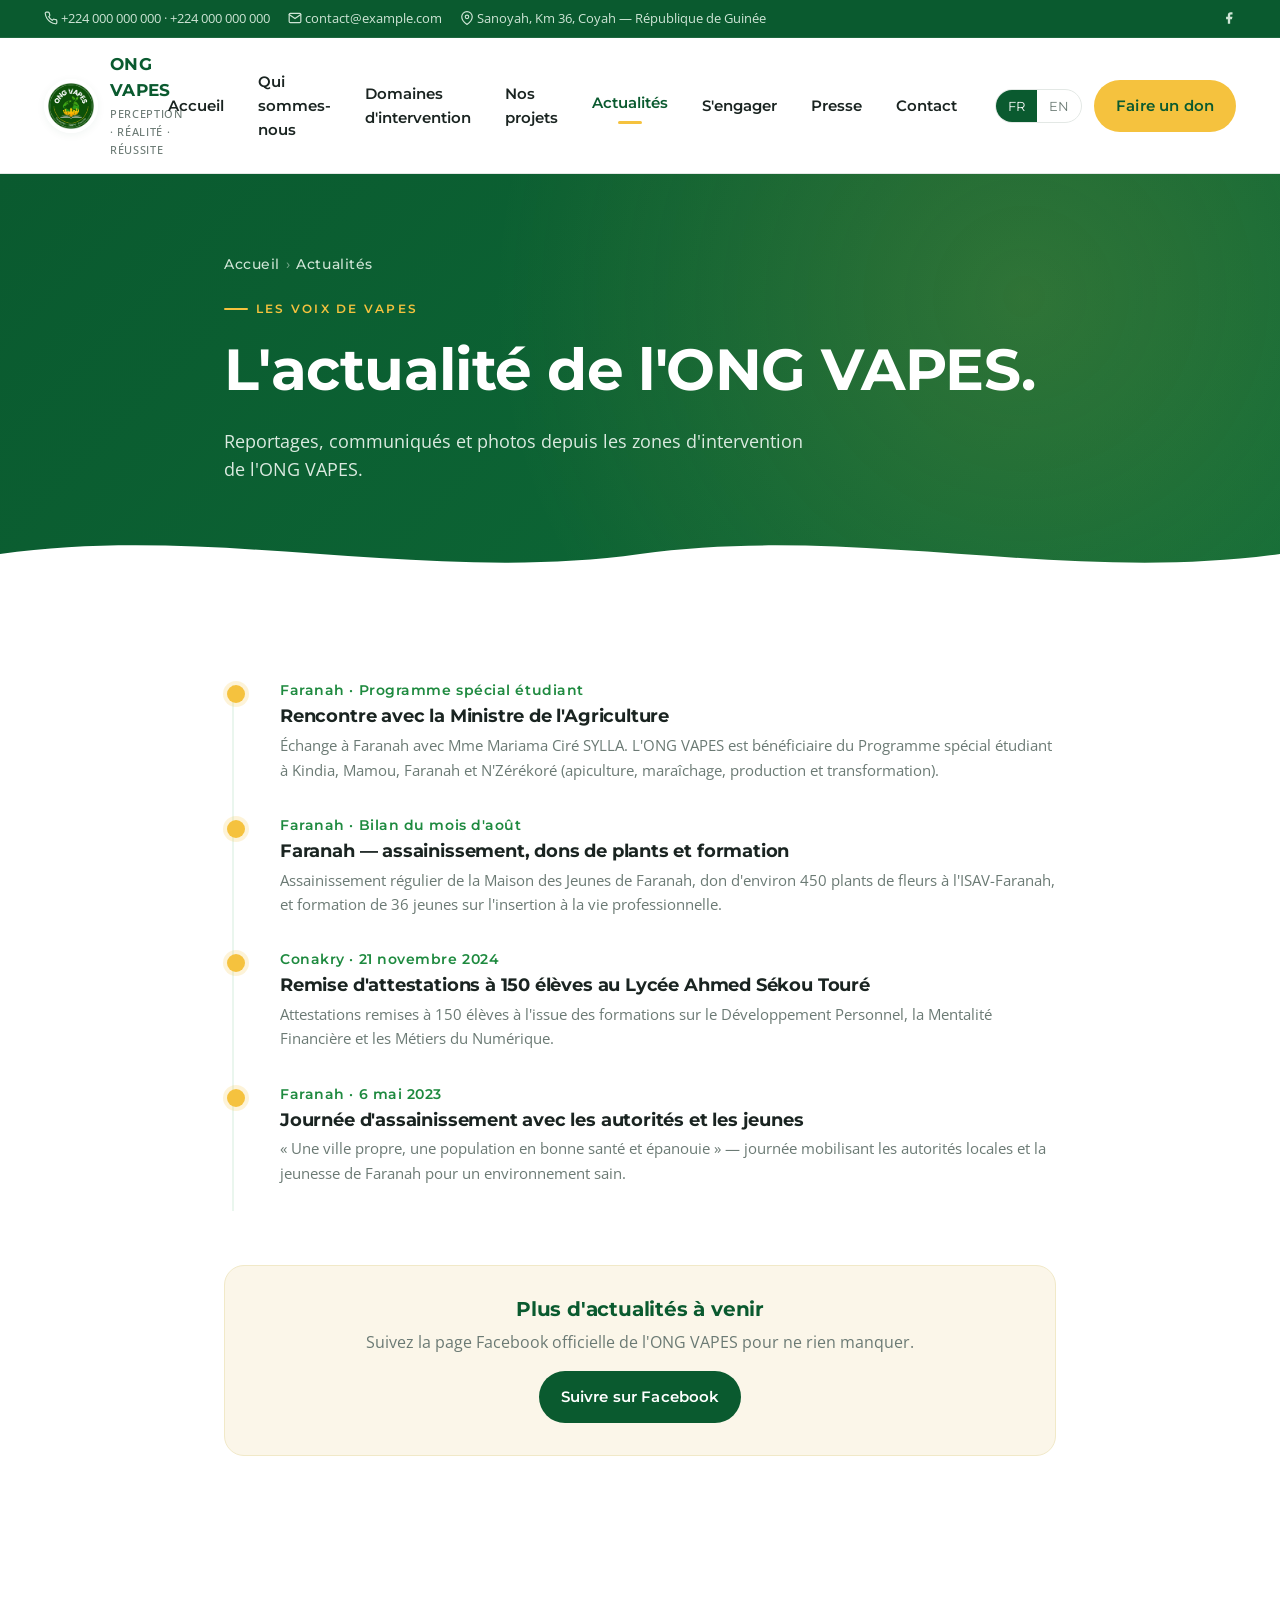
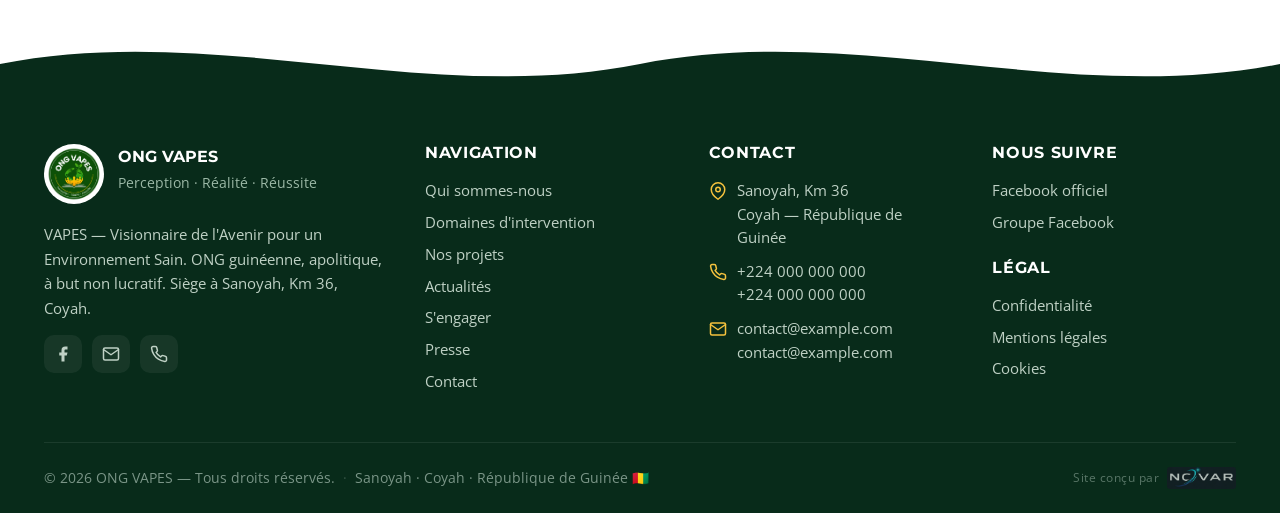
==== commit 8ec4b387: "Anonymized version for Upwork Portfolio" ====
--- a/actualites.html
+++ b/actualites.html
@@ -17,12 +17,12 @@
 <div class="topbar">
   <div class="container">
     <div class="left">
-      <span><svg viewBox="0 0 24 24" fill="none" stroke="currentColor" stroke-width="2" stroke-linecap="round" stroke-linejoin="round"><path d="M22 16.92v3a2 2 0 0 1-2.18 2 19.79 19.79 0 0 1-8.63-3.07 19.5 19.5 0 0 1-6-6 19.79 19.79 0 0 1-3.07-8.67A2 2 0 0 1 4.11 2h3a2 2 0 0 1 2 1.72 12.84 12.84 0 0 0 .7 2.81 2 2 0 0 1-.45 2.11L8.09 9.91a16 16 0 0 0 6 6l1.27-1.27a2 2 0 0 1 2.11-.45 12.84 12.84 0 0 0 2.81.7A2 2 0 0 1 22 16.92z"/></svg> <span data-i18n="topbar.phone">+224 622 170 210 · +224 662 636 657</span></span>
-      <span><svg viewBox="0 0 24 24" fill="none" stroke="currentColor" stroke-width="2" stroke-linecap="round" stroke-linejoin="round"><path d="M4 4h16c1.1 0 2 .9 2 2v12c0 1.1-.9 2-2 2H4c-1.1 0-2-.9-2-2V6c0-1.1.9-2 2-2z"/><polyline points="22,6 12,13 2,6"/></svg> <a href="mailto:ongvapes@gmail.com" data-i18n="topbar.email">ongvapes@gmail.com</a></span>
+      <span><svg viewBox="0 0 24 24" fill="none" stroke="currentColor" stroke-width="2" stroke-linecap="round" stroke-linejoin="round"><path d="M22 16.92v3a2 2 0 0 1-2.18 2 19.79 19.79 0 0 1-8.63-3.07 19.5 19.5 0 0 1-6-6 19.79 19.79 0 0 1-3.07-8.67A2 2 0 0 1 4.11 2h3a2 2 0 0 1 2 1.72 12.84 12.84 0 0 0 .7 2.81 2 2 0 0 1-.45 2.11L8.09 9.91a16 16 0 0 0 6 6l1.27-1.27a2 2 0 0 1 2.11-.45 12.84 12.84 0 0 0 2.81.7A2 2 0 0 1 22 16.92z"/></svg> <span data-i18n="topbar.phone">+224 000 000 000 · +224 000 000 000</span></span>
+      <span><svg viewBox="0 0 24 24" fill="none" stroke="currentColor" stroke-width="2" stroke-linecap="round" stroke-linejoin="round"><path d="M4 4h16c1.1 0 2 .9 2 2v12c0 1.1-.9 2-2 2H4c-1.1 0-2-.9-2-2V6c0-1.1.9-2 2-2z"/><polyline points="22,6 12,13 2,6"/></svg> <a href="mailto:contact@example.com" data-i18n="topbar.email">contact@example.com</a></span>
       <span><svg viewBox="0 0 24 24" fill="none" stroke="currentColor" stroke-width="2" stroke-linecap="round" stroke-linejoin="round"><path d="M21 10c0 7-9 13-9 13s-9-6-9-13a9 9 0 0 1 18 0z"/><circle cx="12" cy="10" r="3"/></svg> <span data-i18n="topbar.hq">Sanoyah, Km 36, Coyah — République de Guinée</span></span>
     </div>
     <div class="right">
-      <div class="social-row"><a href="https://facebook.com/profile.php?id=61572129334576" aria-label="Facebook"><svg viewBox="0 0 24 24" fill="currentColor"><path d="M18 2h-3a5 5 0 0 0-5 5v3H7v4h3v8h4v-8h3l1-4h-4V7a1 1 0 0 1 1-1h3z"/></svg></a></div>
+      <div class="social-row"><a href="#" aria-label="Facebook"><svg viewBox="0 0 24 24" fill="currentColor"><path d="M18 2h-3a5 5 0 0 0-5 5v3H7v4h3v8h4v-8h3l1-4h-4V7a1 1 0 0 1 1-1h3z"/></svg></a></div>
     </div>
   </div>
 </div>
@@ -99,7 +99,7 @@
     <div style="margin-top:48px;padding:32px;background:var(--bg-cream);border-radius:var(--radius-lg);border:1px solid #f1e9c8;text-align:center">
       <h3 style="color:var(--green-900);margin-bottom:8px" data-i18n="news.more.title">Plus d'actualités à venir</h3>
       <p style="color:var(--muted);margin:0 0 16px" data-i18n="news.more.body">Suivez la page Facebook officielle de l'ONG VAPES pour ne rien manquer.</p>
-      <a class="btn btn-green" href="https://facebook.com/profile.php?id=61572129334576" target="_blank" rel="noopener">Suivre sur Facebook</a>
+      <a class="btn btn-green" href="#" target="_blank" rel="noopener">Suivre sur Facebook</a>
     </div>
   </div>
 </section>
@@ -117,9 +117,9 @@
         </div>
         <p data-i18n="footer.about">VAPES — Visionnaire de l'Avenir pour un Environnement Sain. ONG guinéenne, apolitique, à but non lucratif. Siège à Sanoyah, Km 36, Coyah.</p>
         <div class="social-icons">
-          <a href="https://facebook.com/profile.php?id=61572129334576" aria-label="Facebook"><svg viewBox="0 0 24 24" fill="currentColor"><path d="M18 2h-3a5 5 0 0 0-5 5v3H7v4h3v8h4v-8h3l1-4h-4V7a1 1 0 0 1 1-1h3z"/></svg></a>
-          <a href="mailto:ongvapes@gmail.com" aria-label="Email"><svg viewBox="0 0 24 24" fill="none" stroke="currentColor" stroke-width="2" stroke-linecap="round" stroke-linejoin="round"><path d="M4 4h16c1.1 0 2 .9 2 2v12c0 1.1-.9 2-2 2H4c-1.1 0-2-.9-2-2V6c0-1.1.9-2 2-2z"/><polyline points="22,6 12,13 2,6"/></svg></a>
-          <a href="tel:+224622170210" aria-label="Téléphone"><svg viewBox="0 0 24 24" fill="none" stroke="currentColor" stroke-width="2" stroke-linecap="round" stroke-linejoin="round"><path d="M22 16.92v3a2 2 0 0 1-2.18 2 19.79 19.79 0 0 1-8.63-3.07 19.5 19.5 0 0 1-6-6 19.79 19.79 0 0 1-3.07-8.67A2 2 0 0 1 4.11 2h3a2 2 0 0 1 2 1.72 12.84 12.84 0 0 0 .7 2.81 2 2 0 0 1-.45 2.11L8.09 9.91a16 16 0 0 0 6 6l1.27-1.27a2 2 0 0 1 2.11-.45 12.84 12.84 0 0 0 2.81.7A2 2 0 0 1 22 16.92z"/></svg></a>
+          <a href="#" aria-label="Facebook"><svg viewBox="0 0 24 24" fill="currentColor"><path d="M18 2h-3a5 5 0 0 0-5 5v3H7v4h3v8h4v-8h3l1-4h-4V7a1 1 0 0 1 1-1h3z"/></svg></a>
+          <a href="mailto:contact@example.com" aria-label="Email"><svg viewBox="0 0 24 24" fill="none" stroke="currentColor" stroke-width="2" stroke-linecap="round" stroke-linejoin="round"><path d="M4 4h16c1.1 0 2 .9 2 2v12c0 1.1-.9 2-2 2H4c-1.1 0-2-.9-2-2V6c0-1.1.9-2 2-2z"/><polyline points="22,6 12,13 2,6"/></svg></a>
+          <a href="tel:+224000000000" aria-label="Téléphone"><svg viewBox="0 0 24 24" fill="none" stroke="currentColor" stroke-width="2" stroke-linecap="round" stroke-linejoin="round"><path d="M22 16.92v3a2 2 0 0 1-2.18 2 19.79 19.79 0 0 1-8.63-3.07 19.5 19.5 0 0 1-6-6 19.79 19.79 0 0 1-3.07-8.67A2 2 0 0 1 4.11 2h3a2 2 0 0 1 2 1.72 12.84 12.84 0 0 0 .7 2.81 2 2 0 0 1-.45 2.11L8.09 9.91a16 16 0 0 0 6 6l1.27-1.27a2 2 0 0 1 2.11-.45 12.84 12.84 0 0 0 2.81.7A2 2 0 0 1 22 16.92z"/></svg></a>
         </div>
       </div>
       <div>
@@ -137,19 +137,19 @@
       <div>
         <h4 data-i18n="footer.contact">Contact</h4>
         <div class="contact-row"><svg viewBox="0 0 24 24" fill="none" stroke="currentColor" stroke-width="2" stroke-linecap="round" stroke-linejoin="round"><path d="M21 10c0 7-9 13-9 13s-9-6-9-13a9 9 0 0 1 18 0z"/><circle cx="12" cy="10" r="3"/></svg><span>Sanoyah, Km 36<br>Coyah — République de Guinée</span></div>
-        <div class="contact-row"><svg viewBox="0 0 24 24" fill="none" stroke="currentColor" stroke-width="2" stroke-linecap="round" stroke-linejoin="round"><path d="M22 16.92v3a2 2 0 0 1-2.18 2 19.79 19.79 0 0 1-8.63-3.07 19.5 19.5 0 0 1-6-6 19.79 19.79 0 0 1-3.07-8.67A2 2 0 0 1 4.11 2h3a2 2 0 0 1 2 1.72 12.84 12.84 0 0 0 .7 2.81 2 2 0 0 1-.45 2.11L8.09 9.91a16 16 0 0 0 6 6l1.27-1.27a2 2 0 0 1 2.11-.45 12.84 12.84 0 0 0 2.81.7A2 2 0 0 1 22 16.92z"/></svg><span>+224 622 170 210<br>+224 662 636 657</span></div>
-        <div class="contact-row"><svg viewBox="0 0 24 24" fill="none" stroke="currentColor" stroke-width="2" stroke-linecap="round" stroke-linejoin="round"><path d="M4 4h16c1.1 0 2 .9 2 2v12c0 1.1-.9 2-2 2H4c-1.1 0-2-.9-2-2V6c0-1.1.9-2 2-2z"/><polyline points="22,6 12,13 2,6"/></svg><span>ongvapes@gmail.com<br>ongvapesforever3690@gmail.com</span></div>
+        <div class="contact-row"><svg viewBox="0 0 24 24" fill="none" stroke="currentColor" stroke-width="2" stroke-linecap="round" stroke-linejoin="round"><path d="M22 16.92v3a2 2 0 0 1-2.18 2 19.79 19.79 0 0 1-8.63-3.07 19.5 19.5 0 0 1-6-6 19.79 19.79 0 0 1-3.07-8.67A2 2 0 0 1 4.11 2h3a2 2 0 0 1 2 1.72 12.84 12.84 0 0 0 .7 2.81 2 2 0 0 1-.45 2.11L8.09 9.91a16 16 0 0 0 6 6l1.27-1.27a2 2 0 0 1 2.11-.45 12.84 12.84 0 0 0 2.81.7A2 2 0 0 1 22 16.92z"/></svg><span>+224 000 000 000<br>+224 000 000 000</span></div>
+        <div class="contact-row"><svg viewBox="0 0 24 24" fill="none" stroke="currentColor" stroke-width="2" stroke-linecap="round" stroke-linejoin="round"><path d="M4 4h16c1.1 0 2 .9 2 2v12c0 1.1-.9 2-2 2H4c-1.1 0-2-.9-2-2V6c0-1.1.9-2 2-2z"/><polyline points="22,6 12,13 2,6"/></svg><span>contact@example.com<br>contact@example.com</span></div>
       </div>
       <div>
         <h4 data-i18n="footer.follow">Nous suivre</h4>
         <ul>
-          <li><a href="https://facebook.com/profile.php?id=61572129334576">Facebook officiel</a></li>
-          <li><a href="https://www.facebook.com/share/g/1GfDJP7Vfm/">Groupe Facebook</a></li>
+          <li><a href="#">Facebook officiel</a></li>
+          <li><a href="#">Groupe Facebook</a></li>
         </ul>
         <h4 style="margin-top:24px">Légal</h4>
         <ul>
-          <li><a href="mailto:ongvapes@gmail.com?subject=Politique%20de%20confidentialit%C3%A9" data-i18n="footer.legal.privacy">Confidentialité</a></li>
-          <li><a href="mailto:ongvapes@gmail.com?subject=Mentions%20l%C3%A9gales" data-i18n="footer.legal.legal">Mentions légales</a></li>
+          <li><a href="mailto:contact@example.com?subject=Politique%20de%20confidentialit%C3%A9" data-i18n="footer.legal.privacy">Confidentialité</a></li>
+          <li><a href="mailto:contact@example.com?subject=Mentions%20l%C3%A9gales" data-i18n="footer.legal.legal">Mentions légales</a></li>
           <li><a href="contact.html" data-i18n="footer.legal.cookies">Cookies</a></li>
         </ul>
       </div>
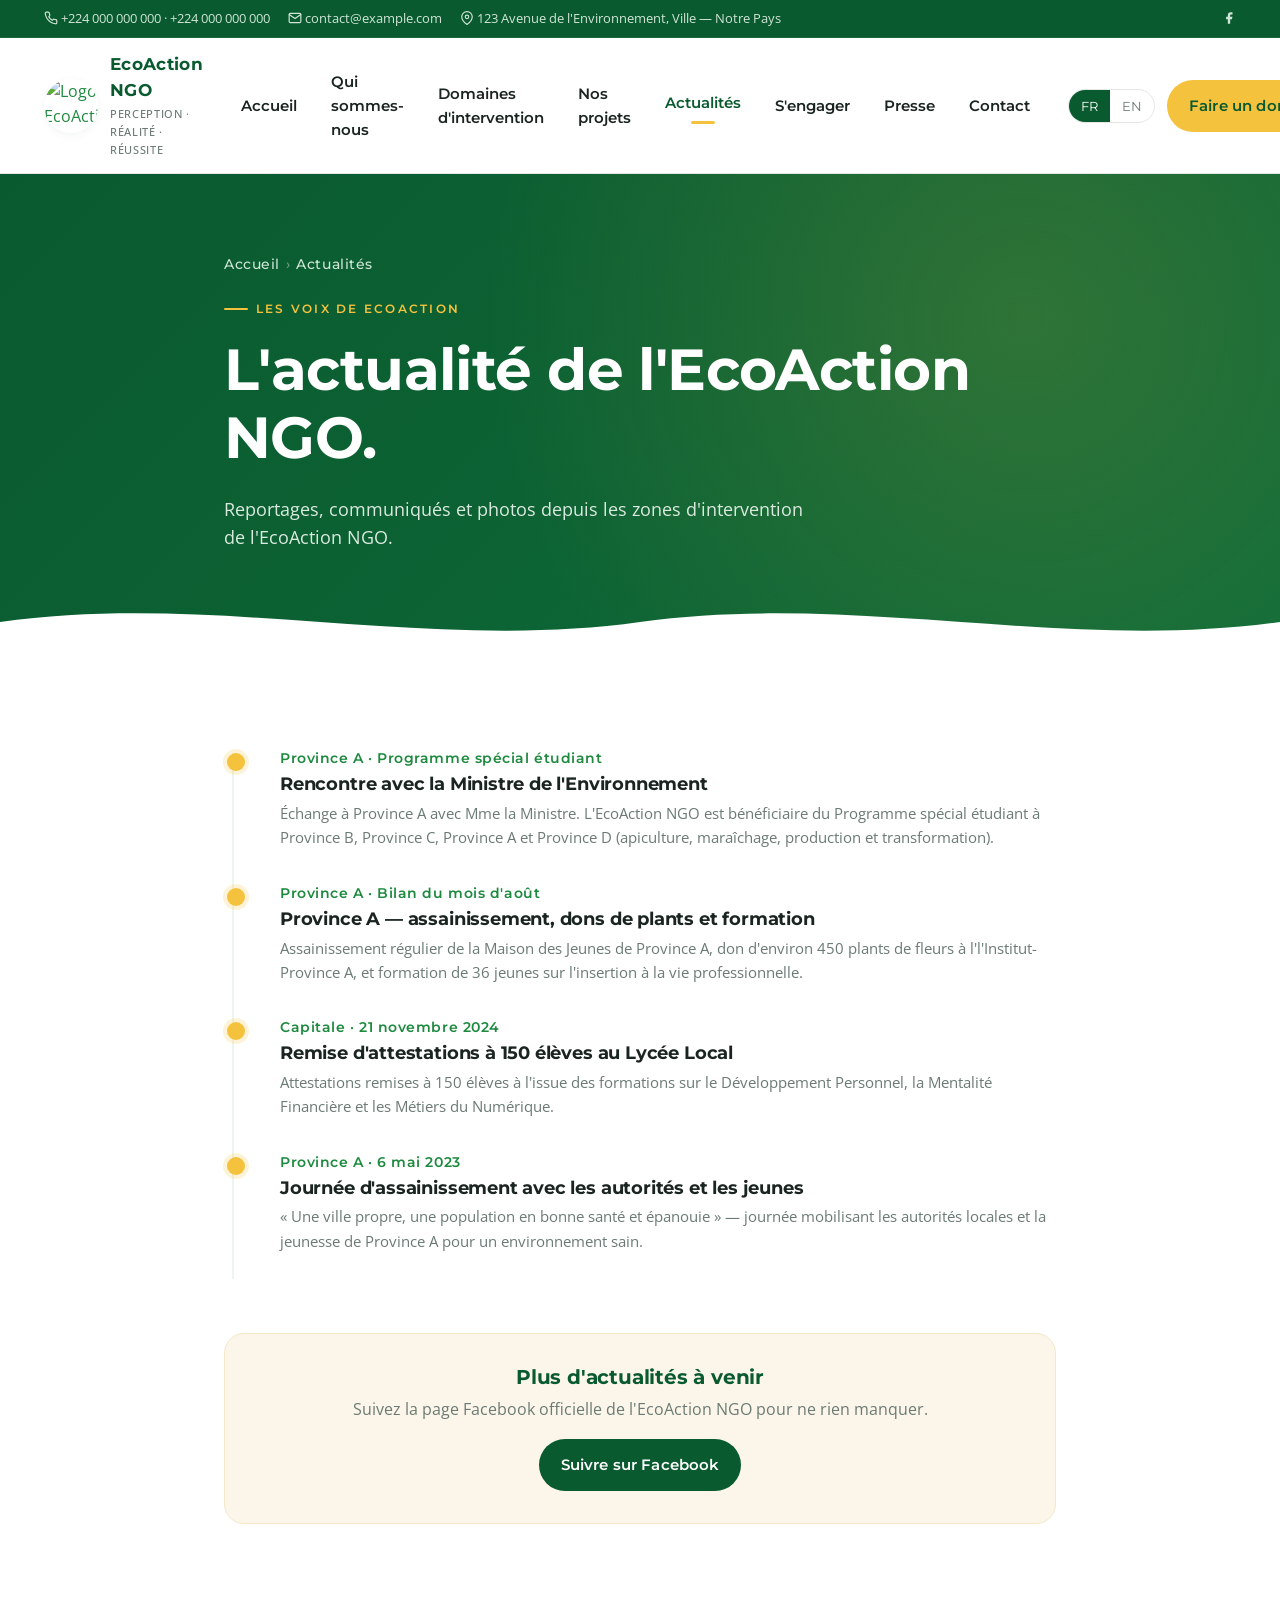
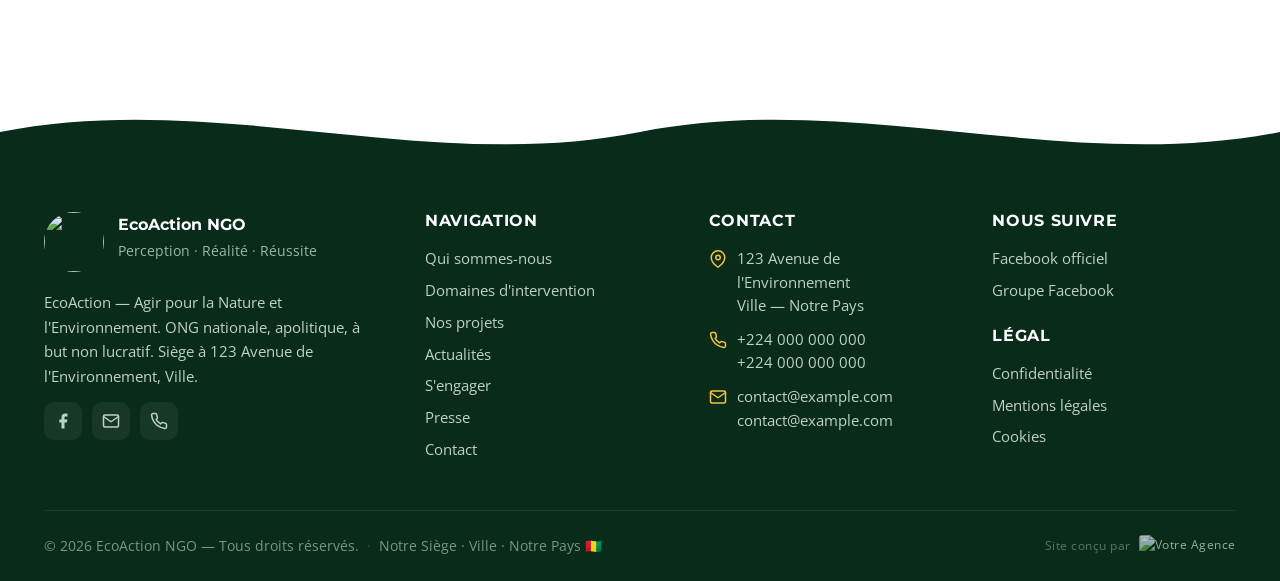
==== commit 0679a262: "Convert into generic blank project template" ====
--- a/actualites.html
+++ b/actualites.html
@@ -3,9 +3,9 @@
 <head>
 <meta charset="utf-8">
 <meta name="viewport" content="width=device-width,initial-scale=1">
-<title>Actualités · ONG VAPES</title>
-<meta name="description" content="Reportages, communiqués et photos depuis les zones d'intervention de l'ONG VAPES en République de Guinée.">
-<link rel="icon" type="image/jpeg" href="images/logo.jpeg">
+<title>Actualités · EcoAction NGO</title>
+<meta name="description" content="Reportages, communiqués et photos depuis les zones d'intervention de l'EcoAction NGO en Notre Pays.">
+<link rel="icon" type="image/jpeg" href="https://placehold.co/120x120/003d21/ffffff?text=LOGO">
 <link rel="preconnect" href="https://fonts.googleapis.com">
 <link rel="preconnect" href="https://fonts.gstatic.com" crossorigin>
 <link href="https://fonts.googleapis.com/css2?family=Montserrat:wght@500;600;700&family=Open+Sans:wght@400;500;600&display=swap" rel="stylesheet">
@@ -19,7 +19,7 @@
     <div class="left">
       <span><svg viewBox="0 0 24 24" fill="none" stroke="currentColor" stroke-width="2" stroke-linecap="round" stroke-linejoin="round"><path d="M22 16.92v3a2 2 0 0 1-2.18 2 19.79 19.79 0 0 1-8.63-3.07 19.5 19.5 0 0 1-6-6 19.79 19.79 0 0 1-3.07-8.67A2 2 0 0 1 4.11 2h3a2 2 0 0 1 2 1.72 12.84 12.84 0 0 0 .7 2.81 2 2 0 0 1-.45 2.11L8.09 9.91a16 16 0 0 0 6 6l1.27-1.27a2 2 0 0 1 2.11-.45 12.84 12.84 0 0 0 2.81.7A2 2 0 0 1 22 16.92z"/></svg> <span data-i18n="topbar.phone">+224 000 000 000 · +224 000 000 000</span></span>
       <span><svg viewBox="0 0 24 24" fill="none" stroke="currentColor" stroke-width="2" stroke-linecap="round" stroke-linejoin="round"><path d="M4 4h16c1.1 0 2 .9 2 2v12c0 1.1-.9 2-2 2H4c-1.1 0-2-.9-2-2V6c0-1.1.9-2 2-2z"/><polyline points="22,6 12,13 2,6"/></svg> <a href="mailto:contact@example.com" data-i18n="topbar.email">contact@example.com</a></span>
-      <span><svg viewBox="0 0 24 24" fill="none" stroke="currentColor" stroke-width="2" stroke-linecap="round" stroke-linejoin="round"><path d="M21 10c0 7-9 13-9 13s-9-6-9-13a9 9 0 0 1 18 0z"/><circle cx="12" cy="10" r="3"/></svg> <span data-i18n="topbar.hq">Sanoyah, Km 36, Coyah — République de Guinée</span></span>
+      <span><svg viewBox="0 0 24 24" fill="none" stroke="currentColor" stroke-width="2" stroke-linecap="round" stroke-linejoin="round"><path d="M21 10c0 7-9 13-9 13s-9-6-9-13a9 9 0 0 1 18 0z"/><circle cx="12" cy="10" r="3"/></svg> <span data-i18n="topbar.hq">123 Avenue de l'Environnement, Ville — Notre Pays</span></span>
     </div>
     <div class="right">
       <div class="social-row"><a href="#" aria-label="Facebook"><svg viewBox="0 0 24 24" fill="currentColor"><path d="M18 2h-3a5 5 0 0 0-5 5v3H7v4h3v8h4v-8h3l1-4h-4V7a1 1 0 0 1 1-1h3z"/></svg></a></div>
@@ -30,9 +30,9 @@
 <!-- HEADER -->
 <header class="site-header">
   <div class="nav-wrap">
-    <a class="brand" href="index.html" aria-label="ONG VAPES — Accueil">
-      <img src="images/logo.jpeg" alt="Logo ONG VAPES">
-      <span><span class="brand-name">ONG VAPES</span><span class="brand-sub">Perception · Réalité · Réussite</span></span>
+    <a class="brand" href="index.html" aria-label="EcoAction NGO — Accueil">
+      <img src="https://placehold.co/120x120/003d21/ffffff?text=LOGO" alt="Logo EcoAction NGO">
+      <span><span class="brand-name">EcoAction NGO</span><span class="brand-sub">Perception · Réalité · Réussite</span></span>
     </a>
     <nav class="primary-nav" data-nav aria-label="Navigation principale">
       <a href="index.html" data-i18n="nav.home">Accueil</a>
@@ -62,9 +62,9 @@
 <section class="page-hero">
   <div class="container">
     <div class="breadcrumb"><a href="index.html" data-i18n="nav.home">Accueil</a><span class="sep">›</span><span data-i18n="nav.news">Actualités</span></div>
-    <span class="eyebrow" data-i18n="news.eyebrow">Les voix de VAPES</span>
-    <h1 data-i18n="news.h1">L'actualité de l'ONG VAPES.</h1>
-    <p data-i18n="news.lead2">Reportages, communiqués et photos depuis les zones d'intervention de l'ONG VAPES.</p>
+    <span class="eyebrow" data-i18n="news.eyebrow">Les voix de EcoAction</span>
+    <h1 data-i18n="news.h1">L'actualité de l'EcoAction NGO.</h1>
+    <p data-i18n="news.lead2">Reportages, communiqués et photos depuis les zones d'intervention de l'EcoAction NGO.</p>
   </div>
 </section>
 
@@ -72,33 +72,33 @@
   <div class="container" style="max-width:880px">
     <div class="timeline">
       <article class="timeline-item">
-        <div class="when">Faranah · Programme spécial étudiant</div>
-        <h3 data-i18n="activities.1.title">Rencontre avec la Ministre de l'Agriculture</h3>
-        <p data-i18n="activities.1.body">Échange à Faranah avec Mme Mariama Ciré SYLLA. L'ONG VAPES est bénéficiaire du Programme spécial étudiant à Kindia, Mamou, Faranah et N'Zérékoré (apiculture, maraîchage, production et transformation).</p>
+        <div class="when">Province A · Programme spécial étudiant</div>
+        <h3 data-i18n="activities.1.title">Rencontre avec la Ministre de l'Environnement</h3>
+        <p data-i18n="activities.1.body">Échange à Province A avec Mme la Ministre. L'EcoAction NGO est bénéficiaire du Programme spécial étudiant à Province B, Province C, Province A et Province D (apiculture, maraîchage, production et transformation).</p>
       </article>
 
       <article class="timeline-item">
-        <div class="when">Faranah · Bilan du mois d'août</div>
-        <h3 data-i18n="activities.2.title">Faranah — assainissement, dons de plants et formation</h3>
-        <p data-i18n="activities.2.body">Assainissement régulier de la Maison des Jeunes de Faranah, don d'environ 450 plants de fleurs à l'ISAV-Faranah, et formation de 36 jeunes sur l'insertion à la vie professionnelle.</p>
+        <div class="when">Province A · Bilan du mois d'août</div>
+        <h3 data-i18n="activities.2.title">Province A — assainissement, dons de plants et formation</h3>
+        <p data-i18n="activities.2.body">Assainissement régulier de la Maison des Jeunes de Province A, don d'environ 450 plants de fleurs à l'l'Institut-Province A, et formation de 36 jeunes sur l'insertion à la vie professionnelle.</p>
       </article>
 
       <article class="timeline-item">
-        <div class="when">Conakry · 21 novembre 2024</div>
-        <h3 data-i18n="activities.3.title">Remise d'attestations à 150 élèves au Lycée Ahmed Sékou Touré</h3>
+        <div class="when">Capitale · 21 novembre 2024</div>
+        <h3 data-i18n="activities.3.title">Remise d'attestations à 150 élèves au Lycée Local</h3>
         <p data-i18n="activities.3.body">Attestations remises à 150 élèves à l'issue des formations sur le Développement Personnel, la Mentalité Financière et les Métiers du Numérique.</p>
       </article>
 
       <article class="timeline-item">
-        <div class="when">Faranah · 6 mai 2023</div>
+        <div class="when">Province A · 6 mai 2023</div>
         <h3 data-i18n="activities.4.title">Journée d'assainissement avec les autorités et les jeunes</h3>
-        <p data-i18n="activities.4.body">« Une ville propre, une population en bonne santé et épanouie » — journée mobilisant les autorités locales et la jeunesse de Faranah pour un environnement sain.</p>
+        <p data-i18n="activities.4.body">« Une ville propre, une population en bonne santé et épanouie » — journée mobilisant les autorités locales et la jeunesse de Province A pour un environnement sain.</p>
       </article>
     </div>
 
     <div style="margin-top:48px;padding:32px;background:var(--bg-cream);border-radius:var(--radius-lg);border:1px solid #f1e9c8;text-align:center">
       <h3 style="color:var(--green-900);margin-bottom:8px" data-i18n="news.more.title">Plus d'actualités à venir</h3>
-      <p style="color:var(--muted);margin:0 0 16px" data-i18n="news.more.body">Suivez la page Facebook officielle de l'ONG VAPES pour ne rien manquer.</p>
+      <p style="color:var(--muted);margin:0 0 16px" data-i18n="news.more.body">Suivez la page Facebook officielle de l'EcoAction NGO pour ne rien manquer.</p>
       <a class="btn btn-green" href="#" target="_blank" rel="noopener">Suivre sur Facebook</a>
     </div>
   </div>
@@ -112,10 +112,10 @@
     <div class="footer-grid">
       <div class="about">
         <div class="footer-brand">
-          <img src="images/logo.jpeg" alt="">
-          <div><strong>ONG VAPES</strong><span>Perception · Réalité · Réussite</span></div>
+          <img src="https://placehold.co/120x120/003d21/ffffff?text=LOGO" alt="">
+          <div><strong>EcoAction NGO</strong><span>Perception · Réalité · Réussite</span></div>
         </div>
-        <p data-i18n="footer.about">VAPES — Visionnaire de l'Avenir pour un Environnement Sain. ONG guinéenne, apolitique, à but non lucratif. Siège à Sanoyah, Km 36, Coyah.</p>
+        <p data-i18n="footer.about">EcoAction — Agir pour la Nature et l'Environnement. ONG nationale, apolitique, à but non lucratif. Siège à 123 Avenue de l'Environnement, Ville.</p>
         <div class="social-icons">
           <a href="#" aria-label="Facebook"><svg viewBox="0 0 24 24" fill="currentColor"><path d="M18 2h-3a5 5 0 0 0-5 5v3H7v4h3v8h4v-8h3l1-4h-4V7a1 1 0 0 1 1-1h3z"/></svg></a>
           <a href="mailto:contact@example.com" aria-label="Email"><svg viewBox="0 0 24 24" fill="none" stroke="currentColor" stroke-width="2" stroke-linecap="round" stroke-linejoin="round"><path d="M4 4h16c1.1 0 2 .9 2 2v12c0 1.1-.9 2-2 2H4c-1.1 0-2-.9-2-2V6c0-1.1.9-2 2-2z"/><polyline points="22,6 12,13 2,6"/></svg></a>
@@ -136,7 +136,7 @@
       </div>
       <div>
         <h4 data-i18n="footer.contact">Contact</h4>
-        <div class="contact-row"><svg viewBox="0 0 24 24" fill="none" stroke="currentColor" stroke-width="2" stroke-linecap="round" stroke-linejoin="round"><path d="M21 10c0 7-9 13-9 13s-9-6-9-13a9 9 0 0 1 18 0z"/><circle cx="12" cy="10" r="3"/></svg><span>Sanoyah, Km 36<br>Coyah — République de Guinée</span></div>
+        <div class="contact-row"><svg viewBox="0 0 24 24" fill="none" stroke="currentColor" stroke-width="2" stroke-linecap="round" stroke-linejoin="round"><path d="M21 10c0 7-9 13-9 13s-9-6-9-13a9 9 0 0 1 18 0z"/><circle cx="12" cy="10" r="3"/></svg><span>123 Avenue de l'Environnement<br>Ville — Notre Pays</span></div>
         <div class="contact-row"><svg viewBox="0 0 24 24" fill="none" stroke="currentColor" stroke-width="2" stroke-linecap="round" stroke-linejoin="round"><path d="M22 16.92v3a2 2 0 0 1-2.18 2 19.79 19.79 0 0 1-8.63-3.07 19.5 19.5 0 0 1-6-6 19.79 19.79 0 0 1-3.07-8.67A2 2 0 0 1 4.11 2h3a2 2 0 0 1 2 1.72 12.84 12.84 0 0 0 .7 2.81 2 2 0 0 1-.45 2.11L8.09 9.91a16 16 0 0 0 6 6l1.27-1.27a2 2 0 0 1 2.11-.45 12.84 12.84 0 0 0 2.81.7A2 2 0 0 1 22 16.92z"/></svg><span>+224 000 000 000<br>+224 000 000 000</span></div>
         <div class="contact-row"><svg viewBox="0 0 24 24" fill="none" stroke="currentColor" stroke-width="2" stroke-linecap="round" stroke-linejoin="round"><path d="M4 4h16c1.1 0 2 .9 2 2v12c0 1.1-.9 2-2 2H4c-1.1 0-2-.9-2-2V6c0-1.1.9-2 2-2z"/><polyline points="22,6 12,13 2,6"/></svg><span>contact@example.com<br>contact@example.com</span></div>
       </div>
@@ -156,13 +156,13 @@
     </div>
     <div class="footer-bottom">
       <div class="left">
-        <span data-i18n="footer.copyright">© 2026 ONG VAPES — Tous droits réservés.</span>
+        <span data-i18n="footer.copyright">© 2026 EcoAction NGO — Tous droits réservés.</span>
         <span class="sep">·</span>
-        <span>Sanoyah · Coyah · République de Guinée 🇬🇳</span>
+        <span>Notre Siège · Ville · Notre Pays 🇬🇳</span>
       </div>
       <span class="credit">
         <span data-i18n="footer.credit">Site conçu par</span>
-        <a href="https://www.facebook.com/profile.php?id=61587571164695" target="_blank" rel="noopener" aria-label="NOVAR" title="NOVAR — Voir la page"><img src="images/novar-logo.png" alt="NOVAR" loading="lazy"></a>
+        <a href="https://www.facebook.com/profile.php?id=61587571164695" target="_blank" rel="noopener" aria-label="Votre Agence" title="Votre Agence — Voir la page"><img src="https://placehold.co/100x40/000000/ffffff?text=AGENCE" alt="Votre Agence" loading="lazy"></a>
       </span>
     </div>
   </div>
--- a/css/style.css
+++ b/css/style.css
@@ -1,5 +1,5 @@
 /* =========================================================
-   ONG VAPES — Feuille de styles principale
+   EcoAction NGO — Feuille de styles principale
    Charte: Vert foncé #0A5A2F · Vert clair #1E8A3F · Or #F5C23E
    Typographie: Montserrat (titres) + Open Sans (texte)
    ========================================================= */
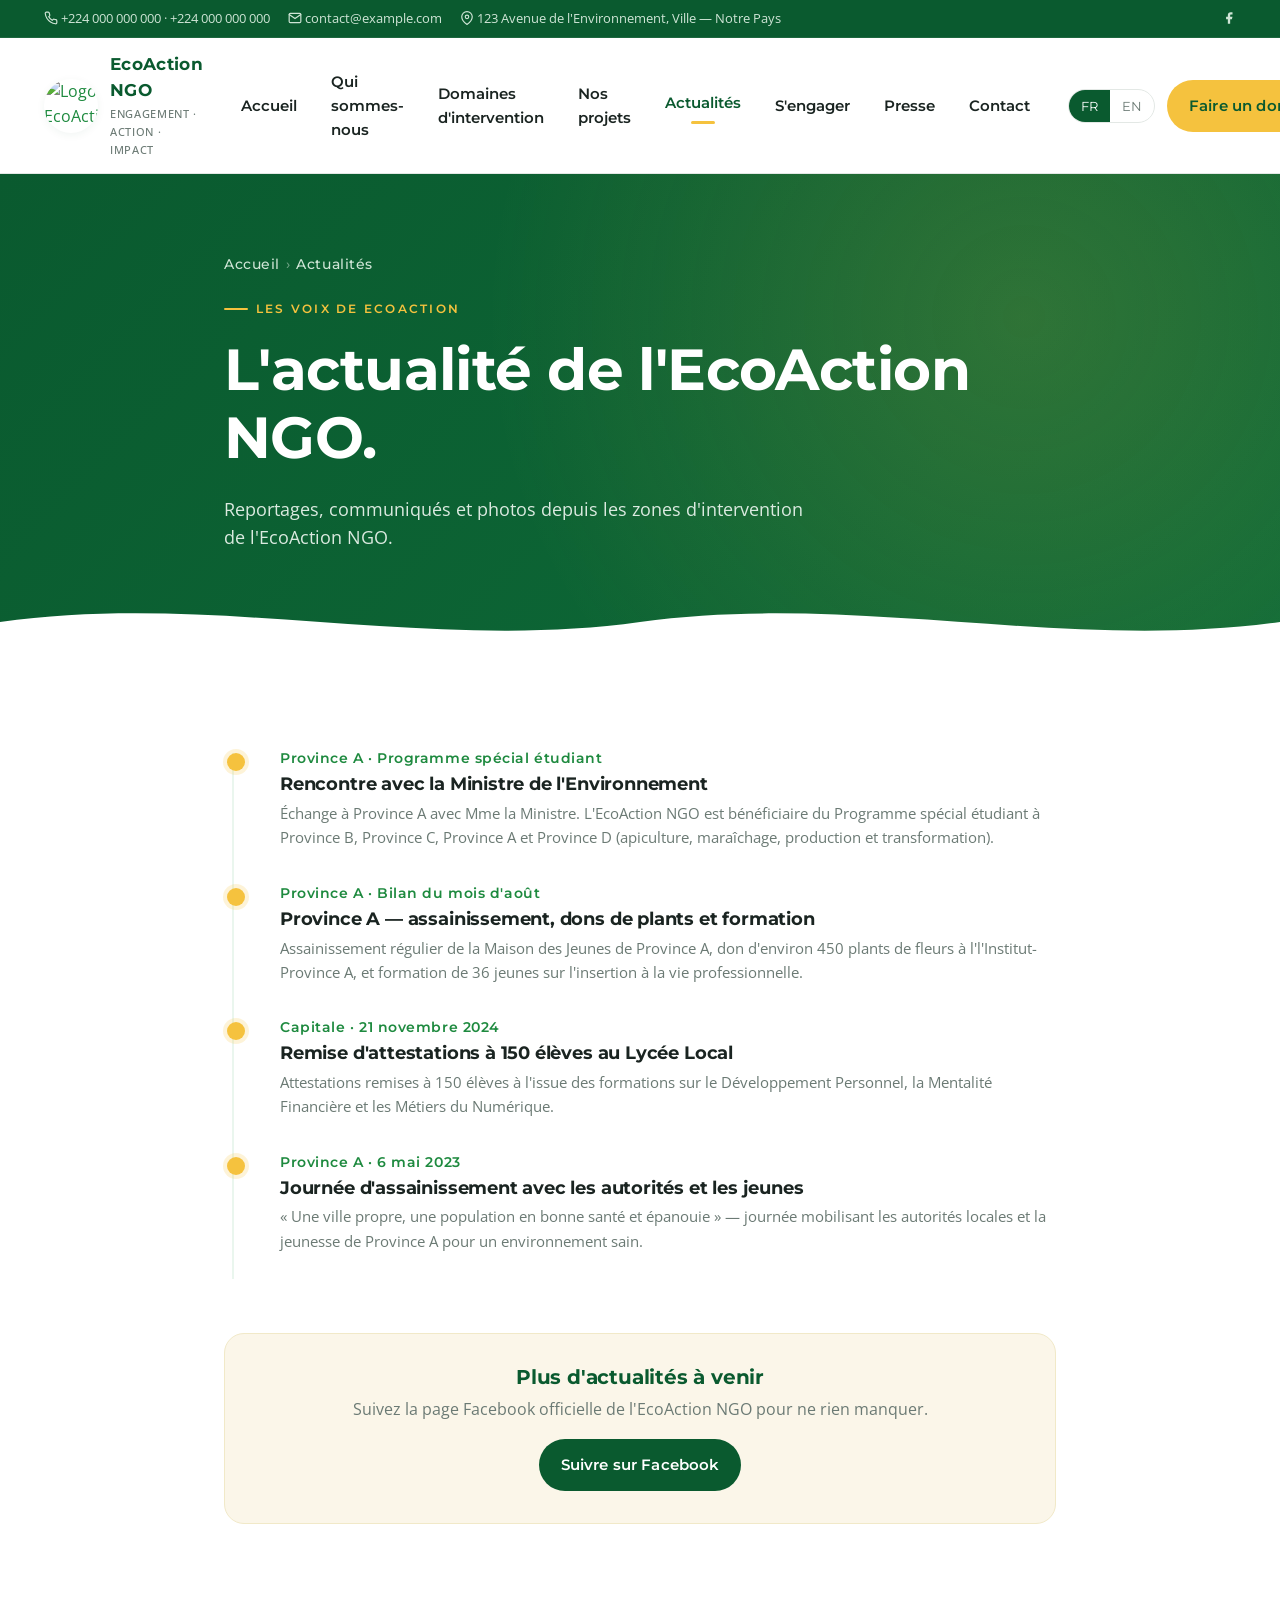
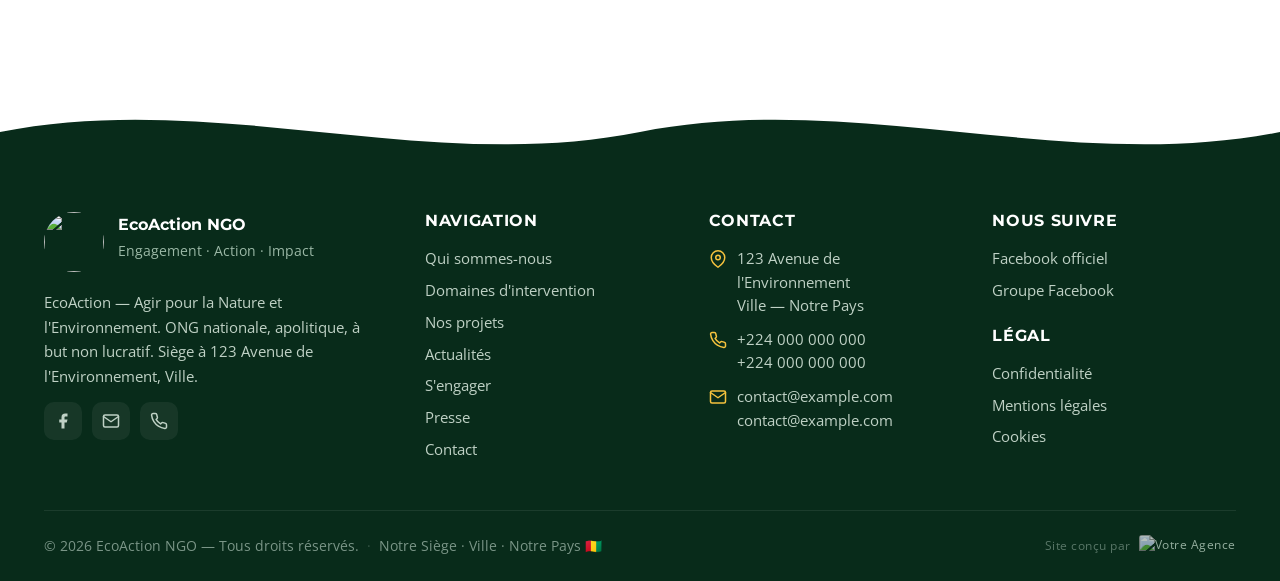
==== commit bdeddd1d: "Fix image placeholder quotes, remove Aly Leno, replace motto" ====
--- a/actualites.html
+++ b/actualites.html
@@ -32,7 +32,7 @@
   <div class="nav-wrap">
     <a class="brand" href="index.html" aria-label="EcoAction NGO — Accueil">
       <img src="https://placehold.co/120x120/003d21/ffffff?text=LOGO" alt="Logo EcoAction NGO">
-      <span><span class="brand-name">EcoAction NGO</span><span class="brand-sub">Perception · Réalité · Réussite</span></span>
+      <span><span class="brand-name">EcoAction NGO</span><span class="brand-sub">Engagement · Action · Impact</span></span>
     </a>
     <nav class="primary-nav" data-nav aria-label="Navigation principale">
       <a href="index.html" data-i18n="nav.home">Accueil</a>
@@ -113,7 +113,7 @@
       <div class="about">
         <div class="footer-brand">
           <img src="https://placehold.co/120x120/003d21/ffffff?text=LOGO" alt="">
-          <div><strong>EcoAction NGO</strong><span>Perception · Réalité · Réussite</span></div>
+          <div><strong>EcoAction NGO</strong><span>Engagement · Action · Impact</span></div>
         </div>
         <p data-i18n="footer.about">EcoAction — Agir pour la Nature et l'Environnement. ONG nationale, apolitique, à but non lucratif. Siège à 123 Avenue de l'Environnement, Ville.</p>
         <div class="social-icons">
@@ -162,7 +162,7 @@
       </div>
       <span class="credit">
         <span data-i18n="footer.credit">Site conçu par</span>
-        <a href="https://www.facebook.com/profile.php?id=61587571164695" target="_blank" rel="noopener" aria-label="Votre Agence" title="Votre Agence — Voir la page"><img src="https://placehold.co/100x40/000000/ffffff?text=AGENCE" alt="Votre Agence" loading="lazy"></a>
+        <a href="https://facebook.com/votre-page" target="_blank" rel="noopener" aria-label="Votre Agence" title="Votre Agence — Voir la page"><img src="https://placehold.co/100x40/000000/ffffff?text=AGENCE" alt="Votre Agence" loading="lazy"></a>
       </span>
     </div>
   </div>
--- a/css/style.css
+++ b/css/style.css
@@ -145,7 +145,7 @@
   position:relative;color:#fff;overflow:hidden;
   background:
     linear-gradient(120deg, rgba(10,90,47,.92) 0%, rgba(10,90,47,.78) 45%, rgba(30,138,63,.72) 100%),
-    url('../images/galerie/04-faranah-assainissement-2023.png') center 30%/cover no-repeat;
+    url('https://placehold.co/800x600/e2e8f0/475569?text=Image+Illustration') center 30%/cover no-repeat;
 }
 .hero-inner{
   display:grid;grid-template-columns:1.2fr .9fr;gap:48px;align-items:center;
